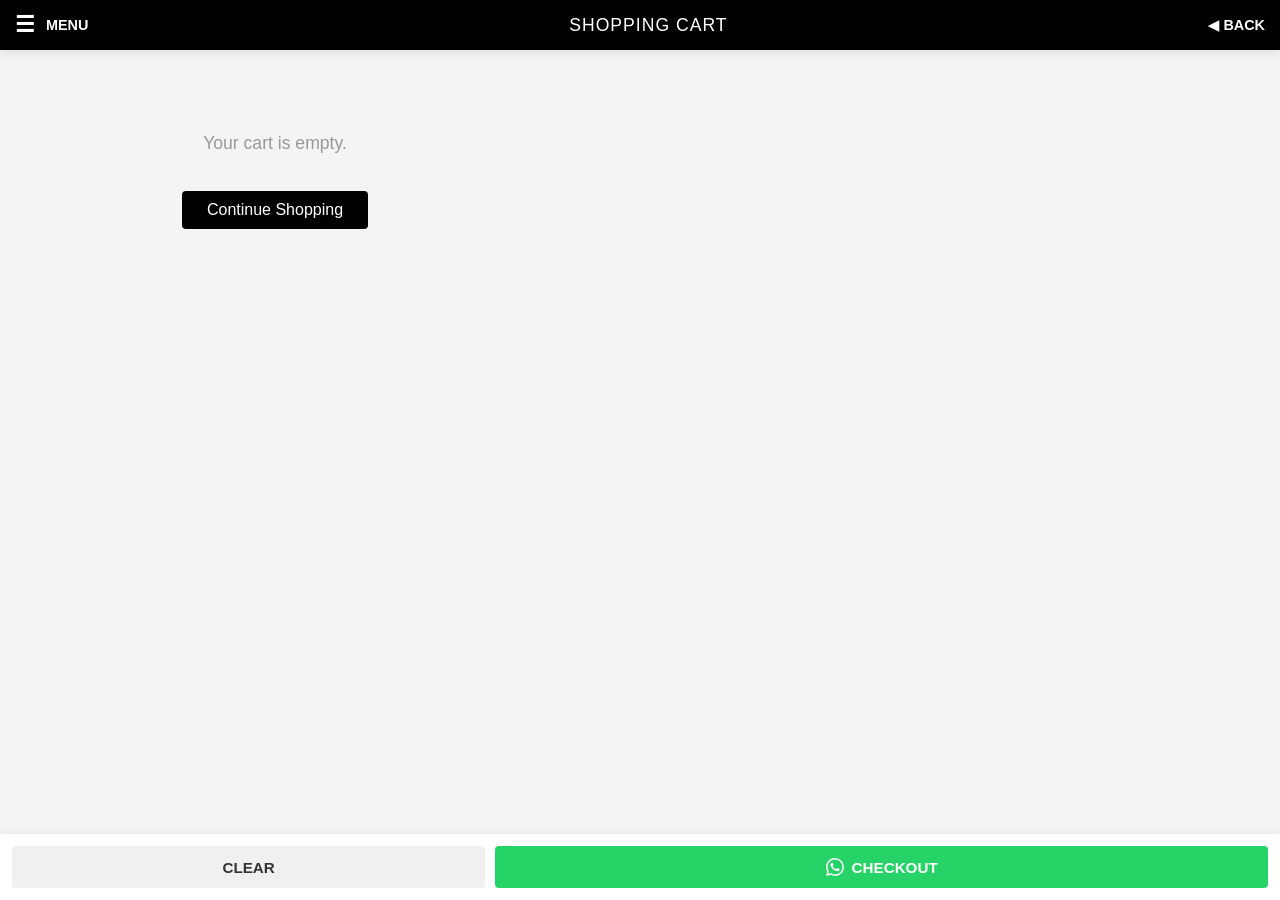
==== cart.html @ 37b48c72 "Update cart.html" ====
<!doctype html>
<html lang="en">
  <head>
    <meta charset="UTF-8" />
    <meta name="viewport" content="width=device-width, initial-scale=1" />
    <title>Your Cart</title>
    <script>
      !(function (f, b, e, v, n, t, s) {
        if (f.fbq) return;
        n = f.fbq = function () {
          n.callMethod
            ? n.callMethod.apply(n, arguments)
            : n.queue.push(arguments);
        };
        if (!f._fbq) f._fbq = n;
        n.push = n;
        n.loaded = !0;
        n.version = "2.0";
        n.queue = [];
        t = b.createElement(e);
        t.async = !0;
        t.src = v;
        s = b.getElementsByTagName(e)[0];
        s.parentNode.insertBefore(t, s);
      })(
        window,
        document,
        "script",
        "https://connect.facebook.net/en_US/fbevents.js",
      );
      fbq("init", "9083739771684521");
      fbq("track", "PageView");
    </script>
    <noscript
      ><img
        height="1"
        width="1"
        style="display: none"
        src="https://www.facebook.com/tr?id=9083739771684521&ev=PageView&noscript=1"
    /></noscript>
    <link rel="icon" type="image/png" href="icon/32.png" />
    <link rel="apple-touch-icon" href="icon/180.png" />
    <style>
      /* ================= RESET & GLOBAL ================= */
      :root {
        --header-height: 50px;
        --accent-color: #b28900;
        --sidebar-width: 280px;
      }
      * {
        box-sizing: border-box;
      }
      body {
        margin: 0;
        padding: 0;
        padding-top: var(--header-height);
        font-family: "Helvetica Neue", Helvetica, Arial, sans-serif;
        background: #f4f4f4;
        color: #333;
        -webkit-font-smoothing: antialiased;
        padding-bottom: 120px; /* Footer space */
      }

      /* ================= HEADER ================= */
      .site-header {
        position: fixed;
        top: 0;
        left: 0;
        width: 100%;
        height: var(--header-height);
        background-color: #000;
        color: #fff;
        display: flex;
        align-items: center;
        justify-content: space-between;
        padding: 0 15px;
        z-index: 1000;
        box-shadow: 0 2px 10px rgba(0, 0, 0, 0.1);
      }

      .header-left,
      .header-right {
        cursor: pointer;
        display: flex;
        align-items: center;
        gap: 6px;
        font-size: 0.9rem;
        font-weight: 700;
      }
      .hamburger-icon {
        font-size: 1.4rem;
        line-height: 1;
      }

      .header-title {
        font-size: 1.1rem;
        font-weight: 500;
        letter-spacing: 1px;
        text-transform: uppercase;
      }

      /* ================= SIDEBAR ================= */
      .sidebar-overlay {
        position: fixed;
        top: 0;
        left: 0;
        width: 100%;
        height: 100%;
        background: rgba(0, 0, 0, 0.6);
        z-index: 1001;
        opacity: 0;
        visibility: hidden;
        transition: all 0.3s;
      }
      .sidebar-overlay.active {
        opacity: 1;
        visibility: visible;
      }

      .sidebar {
        position: fixed;
        top: 0;
        left: 0;
        bottom: 0;
        width: 85%;
        max-width: var(--sidebar-width);
        background: #fff;
        z-index: 1002;
        transform: translateX(-100%);
        transition: transform 0.3s ease-in-out;
        display: flex;
        flex-direction: column;
        padding: 20px;
      }
      .sidebar.active {
        transform: translateX(0);
      }

      .menu-link {
        display: block;
        padding: 15px 0;
        font-size: 1rem;
        font-weight: 600;
        color: #333;
        border-bottom: 1px solid #eee;
        text-decoration: none;
        text-transform: uppercase;
      }

      /* ================= CART GRID LAYOUT ================= */
      #capture-area {
        max-width: 1100px;
        margin: 0 auto;
        padding: 15px 10px;
      }

      .cart-items-list {
        display: grid;
        grid-template-columns: repeat(auto-fill, minmax(320px, 1fr));
        gap: 15px;
        list-style: none;
        padding: 0;
        margin: 0;
      }

      /* Card Style */
      .cart-item {
        background: #fff;
        padding: 15px;
        display: flex;
        align-items: flex-start;
        border-radius: 6px;
        box-shadow: 0 1px 3px rgba(0, 0, 0, 0.08);
        position: relative;
        height: 100%;
      }

      .cart-item-img {
        width: 75px;
        height: 85px;
        object-fit: contain;
        flex-shrink: 0;
        margin-right: 15px;
        align-self: flex-start;
        background: #f9f9f9;
        border-radius: 4px;
        padding: 2px;
      }

      .item-content {
        flex-grow: 1;
        width: 100%;
        font-size: 0.9rem;
      }

      .item-header {
        display: flex;
        justify-content: space-between;
        align-items: flex-start;
        margin-bottom: 8px;
        height: 2.6em;
        overflow: hidden;
      }
      .item-title {
        font-family: "Times New Roman", serif;
        font-size: 1rem;
        color: #0c3e6d;
        margin: 0;
        padding-right: 5px;
        line-height: 1.3;
        font-weight: 400;
        display: -webkit-box;
        -webkit-line-clamp: 2;
        -webkit-box-orient: vertical;
        overflow: hidden;
      }
      .remove-btn-icon {
        background: none;
        border: none;
        color: #ccc;
        font-size: 1.3rem;
        cursor: pointer;
        padding: 0;
        line-height: 1;
        margin-left: 5px;
      }
      .remove-btn-icon:hover {
        color: #d9534f;
      }

      .info-row {
        display: flex;
        justify-content: space-between;
        align-items: center;
        padding: 6px 0;
        border-top: 1px dashed #eee;
        font-size: 0.9rem;
        color: #555;
      }
      .info-row:last-child {
        border-bottom: none;
        padding-bottom: 0;
      }

      .info-label {
        font-family: "Times New Roman", serif;
        font-style: italic;
        color: #888;
      }

      .qty-wrapper {
        display: flex;
        border: 1px solid #ddd;
        border-radius: 3px;
        overflow: hidden;
        height: 28px;
      }
      .qty-btn {
        background: #fdfdfd;
        border: none;
        width: 28px;
        font-size: 1rem;
        cursor: pointer;
        color: #555;
        display: flex;
        align-items: center;
        justify-content: center;
        border-right: 1px solid #ddd;
      }
      .qty-btn:last-child {
        border-right: none;
        border-left: 1px solid #ddd;
      }
      .qty-display {
        width: 32px;
        text-align: center;
        line-height: 28px;
        font-size: 0.9rem;
        background: #fff;
      }

      .subtotal-val {
        color: #b28900;
        font-weight: bold;
        font-size: 1rem;
      }

      /* ================= SUMMARY & FOOTER ================= */
      .cart-summary {
        background: #fff;
        padding: 20px;
        margin-top: 20px;
        border-top: 1px solid #eee;
        border-bottom: 1px solid #eee;
        width: 100%;
        border-radius: 6px;
        box-shadow: 0 1px 3px rgba(0, 0, 0, 0.08);
      }
      .cart-summary h2 {
        font-size: 1.2rem;
        margin-top: 0;
        margin-bottom: 15px;
        text-align: center;
        text-transform: uppercase;
        font-weight: 700;
        letter-spacing: 0.5px;
      }
      .summary-row {
        display: flex;
        justify-content: space-between;
        margin-bottom: 8px;
        font-size: 1rem;
        color: #555;
      }
      .summary-total {
        margin-top: 15px;
        padding-top: 15px;
        border-top: 2px solid #eee;
        font-weight: bold;
        font-size: 1.25rem;
        color: #000;
      }
      .discount-text {
        color: #28a745;
      }

      /* Fixed Bottom Actions */
      .cart-actions {
        position: fixed;
        bottom: 0;
        left: 0;
        width: 100%;
        background: #fff;
        padding: 12px;
        display: flex;
        gap: 10px;
        box-shadow: 0 -2px 10px rgba(0, 0, 0, 0.05);
        z-index: 100;
      }
      .action-btn {
        flex: 1;
        padding: 12px;
        border: none;
        border-radius: 4px;
        font-size: 0.95rem;
        font-weight: bold;
        cursor: pointer;
        text-transform: uppercase;
      }
      .btn-clear {
        background: #f0f0f0;
        color: #333;
        flex: 0.6; /* Clear 按钮稍小一点 */
      }
      .btn-order {
        background: #25d366; /* WhatsApp Green */
        color: #fff;
        display: flex;
        align-items: center;
        justify-content: center;
        gap: 8px; /* Added gap for icon spacing */
      }

      /* Discount Tiers */
      .tiers-container {
        margin-top: 20px;
        background: #fff;
        padding: 20px;
        text-align: center;
        width: 100%;
        border-radius: 6px;
        box-shadow: 0 1px 3px rgba(0, 0, 0, 0.08);
      }
      .tiers-grid {
        display: flex;
        flex-wrap: wrap;
        gap: 8px;
        justify-content: center;
        margin-top: 12px;
      }
      .tier-badge {
        font-size: 0.85rem;
        padding: 6px 10px;
        background: #f5f5f5;
        border-radius: 4px;
        color: #555;
        border: 1px solid #eee;
      }
      .tier-badge.active {
        background: #d4edda;
        color: #155724;
        border: 1px solid #c3e6cb;
        font-weight: bold;
      }

      /* Empty State */
      .empty-state {
        text-align: center;
        padding: 50px 20px;
      }
      .btn-continue {
        display: inline-block;
        margin-top: 20px;
        background: #000;
        color: #fff;
        padding: 10px 25px;
        text-decoration: none;
        border-radius: 4px;
      }
    </style>
  </head>
  <body>
    <header class="site-header">
      <div class="header-left" id="menu-trigger" onclick="toggleSidebar()">
        <span class="hamburger-icon">☰</span>
        <span style="margin-left: 5px">MENU</span>
      </div>

      <div class="header-title">SHOPPING CART</div>

      <div class="header-right" onclick="handleBack()">
        <span>◀ BACK</span>
      </div>
    </header>

    <div
      class="sidebar-overlay"
      id="sidebar-overlay"
      onclick="toggleSidebar()"
    ></div>
    <div class="sidebar" id="sidebar">
      <div
        style="
          font-weight: 700;
          padding-bottom: 15px;
          border-bottom: 2px solid #000;
          margin-bottom: 10px;
        "
      >
        MENU
      </div>
      <nav>
        <a class="menu-link" href="index.html">Home</a>
        <a class="menu-link" href="index.html">Shop All</a>
        <a class="menu-link" href="https://wa.me/17253041220" target="_blank"
          >Contact Us</a
        >
      </nav>
    </div>

    <div id="capture-area">
      <ul id="cart-items-list" class="cart-items-list"></ul>

      <div id="cart-summary" class="cart-summary" style="display: none">
        <h2>Order Summary</h2>
        <div class="summary-row">
          <span>LV Quantity</span>
          <span id="lv-count">0</span>
        </div>
        <div class="summary-row">
          <span>Other Quantity</span>
          <span id="other-brands-count">0</span>
        </div>
        <div
          class="summary-row"
          style="border-top: 1px solid #eee; padding-top: 8px; margin-top: 8px"
        >
          <span>Subtotal</span>
          <span id="subtotal-price">$0.00</span>
        </div>
        <div class="summary-row discount-text">
          <span>Volume Discount</span>
          <span id="discount-amount">-$0.00</span>
        </div>
        <div class="summary-row summary-total">
          <span>Total</span>
          <span id="total-price">$0.00</span>
        </div>

        <div
          id="upsell-message"
          style="
            margin-top: 15px;
            padding: 8px;
            background: #e7f3ff;
            color: #0056b3;
            font-size: 0.85rem;
            text-align: center;
            display: none;
            border-radius: 4px;
          "
        ></div>
      </div>

      <div id="discount-tiers" class="tiers-container" style="display: none">
        <h3
          style="
            margin: 0;
            font-size: 0.9rem;
            color: #777;
            text-transform: uppercase;
            letter-spacing: 1px;
          "
        >
          Volume Discounts
        </h3>
        <div id="tiers-list" class="tiers-grid"></div>
      </div>
    </div>

    <div class="cart-actions">
      <button id="clear-cart-btn" class="action-btn btn-clear">Clear</button>
      <button id="send-order-btn" class="action-btn btn-order">
        <svg
          xmlns="http://www.w3.org/2000/svg"
          width="18"
          height="18"
          fill="currentColor"
          viewBox="0 0 16 16"
        >
          <path
            d="M13.601 2.326A7.854 7.854 0 0 0 7.994 0C3.627 0 .068 3.558.064 7.926c0 1.399.366 2.76 1.06 3.973L0 16l4.204-1.102a7.933 7.933 0 0 0 3.79.965h.004c4.368 0 7.926-3.558 7.93-7.93A7.898 7.898 0 0 0 13.6 2.326zM7.994 14.521a6.573 6.573 0 0 1-3.356-.92l-.24-.144-2.494.654.666-2.433-.156-.251a6.56 6.56 0 0 1-1.007-3.505c0-3.626 2.957-6.584 6.591-6.584a6.56 6.56 0 0 1 4.66 1.931 6.557 6.557 0 0 1 1.928 4.66c-.004 3.639-2.961 6.592-6.592 6.592zm3.615-4.934c-.197-.099-1.17-.578-1.353-.646-.182-.065-.315-.099-.445.099-.133.197-.513.646-.627.775-.114.133-.232.148-.43.05-.197-.1-.836-.308-1.592-.985-.59-.525-.985-1.175-1.103-1.372-.114-.198-.011-.304.088-.403.087-.088.197-.232.296-.346.1-.114.133-.198.198-.33.065-.134.034-.248-.015-.347-.05-.099-.445-1.076-.612-1.47-.16-.389-.323-.335-.445-.34-.114-.007-.247-.007-.38-.007a.729.729 0 0 0-.529.247c-.182.198-.691.677-.691 1.654 0 .977.71 1.916.81 2.049.098.133 1.394 2.132 3.383 2.992.47.205.84.326 1.129.418.475.152.904.129 1.246.08.38-.058 1.171-.48 1.338-.943.164-.464.164-.86.114-.943-.049-.084-.182-.133-.38-.232z"
          />
        </svg>
        <span>Checkout</span>
      </button>
    </div>

    <script src="db.js"></script>
    <script>
      // ================= UI Logic =================
      function toggleSidebar() {
        document.getElementById("sidebar").classList.toggle("active");
        document.getElementById("sidebar-overlay").classList.toggle("active");
      }

      // ================= Back Button Logic =================
      function handleBack() {
        // 如果有历史记录且来自同一站点，则回退保留位置
        if (
          document.referrer &&
          document.referrer.includes(window.location.host)
        ) {
          history.back();
        } else {
          // 否则默认跳回首页
          window.location.href = "index.html";
        }
      }

      // ================= Cart Logic =================
      const cartItemsList = document.getElementById("cart-items-list");
      const clearCartBtn = document.getElementById("clear-cart-btn");
      const sendOrderBtn = document.getElementById("send-order-btn");

      const summaryEls = {
        total: document.getElementById("total-price"),
        subtotal: document.getElementById("subtotal-price"),
        discount: document.getElementById("discount-amount"),
        lv: document.getElementById("lv-count"),
        other: document.getElementById("other-brands-count"),
        upsell: document.getElementById("upsell-message"),
        tiersList: document.getElementById("tiers-list"),
        container: document.getElementById("cart-summary"),
        tiersContainer: document.getElementById("discount-tiers"),
      };

      const whatsappNumber = "16232027321";

      const tiers = [
        { min: 1, max: 1, percent: 0 },
        { min: 2, max: 2, percent: 0.03 },
        { min: 3, max: 4, percent: 0.05 },
        { min: 5, max: 9, percent: 0.08 },
        { min: 10, max: 19, percent: 0.14 },
        { min: 20, max: 29, percent: 0.24 },
        { min: 30, max: 49, percent: 0.26 },
        { min: 50, max: 79, percent: 0.29 },
        { min: 80, max: 100, percent: 0.32 },
        { min: 101, max: Infinity, percent: 0.35 },
      ];

      function loadCart() {
        return JSON.parse(localStorage.getItem("perfumeCart") || "[]");
      }
      function saveCart(cart) {
        localStorage.setItem("perfumeCart", JSON.stringify(cart));
        window.dispatchEvent(new Event("storage"));
      }

      function renderCart() {
        const cart = loadCart();
        cartItemsList.innerHTML = "";

        if (cart.length === 0) {
          cartItemsList.innerHTML = `
            <div class="empty-state">
                <p style="color:#999; font-size:1.1rem;">Your cart is empty.</p>
                <a href="index.html" class="btn-continue">Continue Shopping</a>
            </div>
          `;
          summaryEls.container.style.display = "none";
          summaryEls.tiersContainer.style.display = "none";
          return;
        }

        summaryEls.container.style.display = "block";
        summaryEls.tiersContainer.style.display = "block";

        cart.forEach((item, index) => {
          const price = Number(item.price) || 0;
          const subtotal = (price * item.quantity).toFixed(2);
          const displayTitle = item.caption;

          const li = document.createElement("li");
          li.className = "cart-item";
          li.innerHTML = `
                <img src="${item.img}" class="cart-item-img" alt="Product">
                <div class="item-content">
                    <div class="item-header">
                        <h3 class="item-title">${displayTitle}</h3>
                        <button class="remove-btn-icon" onclick="removeItem(${index})">&times;</button>
                    </div>
                    
                    <div class="info-row">
                        <span class="info-label">Price</span>
                        <span>$${price.toFixed(2)}</span>
                    </div>

                    <div class="info-row">
                        <span class="info-label">Quantity</span>
                        <div class="qty-wrapper">
                            <button class="qty-btn" onclick="updateQty(${index}, -1)">-</button>
                            <div class="qty-display">${item.quantity}</div>
                            <button class="qty-btn" onclick="updateQty(${index}, 1)">+</button>
                        </div>
                    </div>

                    <div class="info-row">
                        <span class="info-label">Subtotal</span>
                        <span class="subtotal-val">$${subtotal}</span>
                    </div>
                </div>
            `;
          cartItemsList.appendChild(li);
        });

        calculateTotals(cart);
      }

      function calculateTotals(cart) {
        let totalQty = 0;
        let subtotal = 0;
        let lv = 0;
        let other = 0;

        cart.forEach((item) => {
          const qty = item.quantity;
          totalQty += qty;
          subtotal += item.price * qty;
          if (item.caption.toLowerCase().includes("louis vuitton")) lv += qty;
          else other += qty;
        });

        // Discount Logic
        const tier = tiers.find(
          (t) => totalQty >= t.min && totalQty <= t.max,
        ) || { percent: 0 };
        const discountVal = subtotal * tier.percent;
        const finalTotal = subtotal - discountVal;

        // Render Summary
        summaryEls.lv.textContent = lv;
        summaryEls.other.textContent = other;
        summaryEls.subtotal.textContent = `$${subtotal.toFixed(2)}`;
        summaryEls.discount.textContent = `-$${discountVal.toFixed(2)} (${(
          tier.percent * 100
        ).toFixed(0)}%)`;
        summaryEls.total.textContent = `$${Math.round(finalTotal).toFixed(2)}`;

        // Upsell Logic
        const nextTier = tiers.find((t) => t.min > totalQty);
        if (nextTier && totalQty >= 5) {
          const needed = nextTier.min - totalQty;
          if (needed <= 5) {
            summaryEls.upsell.style.display = "block";
            summaryEls.upsell.textContent = `Add ${needed} more items to get ${(
              nextTier.percent * 100
            ).toFixed(0)}% Off!`;
          } else {
            summaryEls.upsell.style.display = "none";
          }
        } else {
          summaryEls.upsell.style.display = "none";
        }

        // Render Tiers Badges
        summaryEls.tiersList.innerHTML = tiers
          .map((t) => {
            const active =
              totalQty >= t.min && totalQty <= t.max ? "active" : "";
            const label =
              t.max === Infinity ? `${t.min}+` : `${t.min}-${t.max}`;
            return `<div class="tier-badge ${active}">${label}: ${(
              t.percent * 100
            ).toFixed(0)}%</div>`;
          })
          .join("");
      }

      // Actions
      window.updateQty = (index, change) => {
        const cart = loadCart();
        if (cart[index]) {
          cart[index].quantity += change;
          if (cart[index].quantity <= 0) {
            cart.splice(index, 1);
          }
          saveCart(cart);
          renderCart();
        }
      };

      window.removeItem = (index) => {
        if (confirm("Remove this item?")) {
          const cart = loadCart();
          cart.splice(index, 1);
          saveCart(cart);
          renderCart();
        }
      };

      clearCartBtn.onclick = () => {
        if (confirm("Clear entire cart?")) {
          localStorage.removeItem("perfumeCart");
          renderCart();
        }
      };

      // ================= FIXED SEND ORDER LOGIC =================
      sendOrderBtn.onclick = () => {
        const cart = loadCart();
        if (cart.length === 0) return alert("Cart is empty");

        let totalQty = 0;
        let lvCount = 0;
        let otherCount = 0;

        cart.forEach((item) => {
          const qty = item.quantity;
          totalQty += qty;
          if (item.caption.toLowerCase().includes("louis vuitton")) {
            lvCount += qty;
          } else {
            otherCount += qty;
          }
        });

        // 1. 使用 \n 来代替 %0A，让 JS 字符串自然换行
        let msg = `*New Order Request* 📦\n`;
        msg += `----------------------------\n`;

        cart.forEach((item) => {
  // 兼容历史缓存：优先取 item.id，若无则从 window.perfumeDB 匹配
  const dbProduct = (window.perfumeDB || []).find(p => p.name === item.name);
  const productId = item.id || (dbProduct ? dbProduct.id : '');
  const idStr = productId ? `[${productId}] ` : '';

  msg += `${idStr}${item.caption} x *${item.quantity}*\n\n`;
});

        msg += `----------------------------\n`;
        msg += `LV Quantity: ${lvCount}\n`;
        msg += `Other Quantity: ${otherCount}\n`;
        msg += `*Total Quantity: ${totalQty} pcs*\n`;

        msg += `----------------------------\n`;
        msg += `*Total Amount:* ${summaryEls.total.textContent}`;

        // 2. 关键步骤：使用 encodeURIComponent 对整个消息进行编码
        // 这样 & 会被转换为 %26，换行符 \n 会被转换为 %0A，避免链接截断
        const encodedMsg = encodeURIComponent(msg);

        window.open(
          `https://wa.me/${whatsappNumber}?text=${encodedMsg}`,
          "_blank",
        );
      };

      // Init
      document.addEventListener("DOMContentLoaded", renderCart);
    </script>
  </body>
</html>
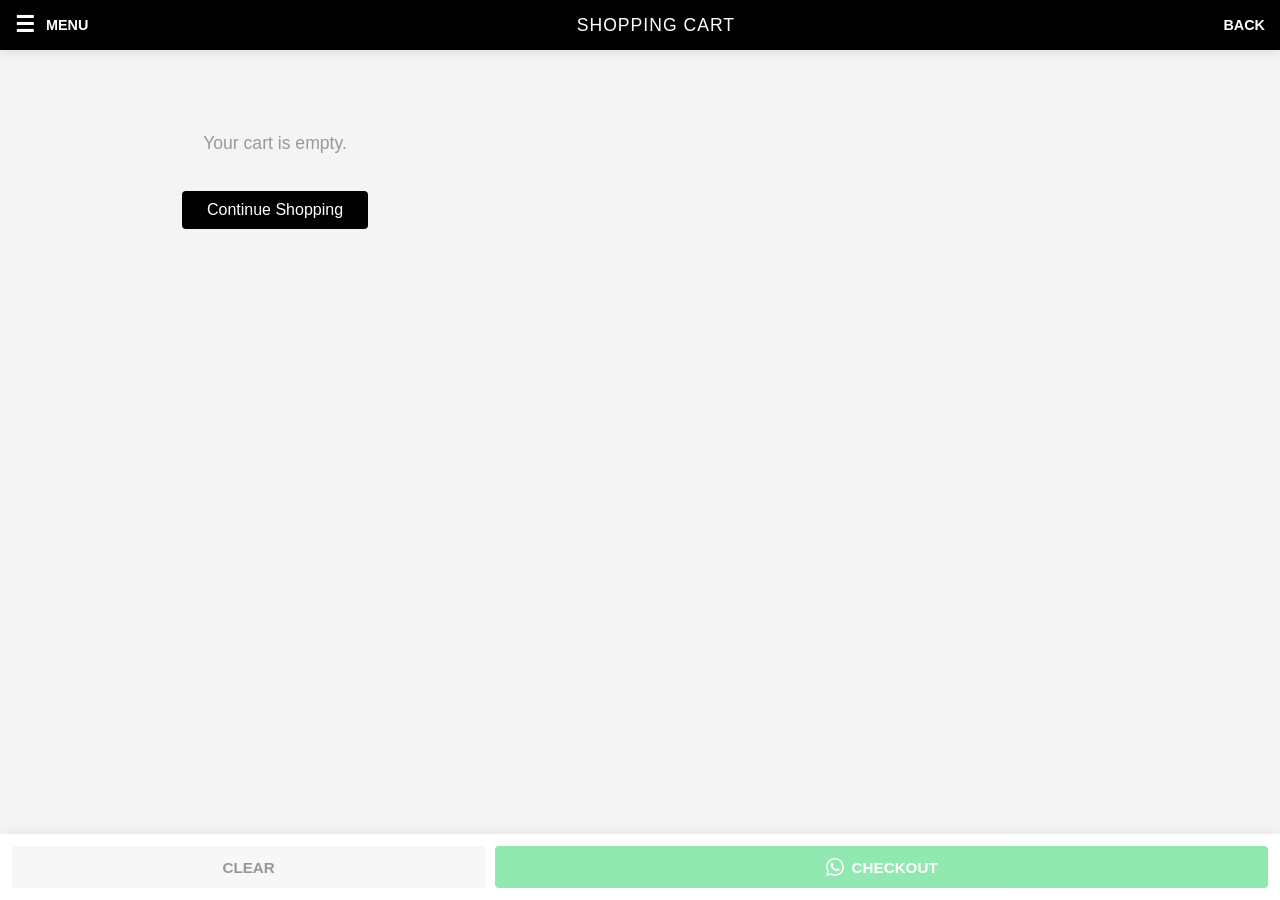
==== commit 75b77090: "Migrate multi-warehouse storefront" ====
--- a/cart.html
+++ b/cart.html
@@ -1,794 +1,1082 @@
-<!doctype html>
-<html lang="en">
-  <head>
-    <meta charset="UTF-8" />
-    <meta name="viewport" content="width=device-width, initial-scale=1" />
-    <title>Your Cart</title>
-    <script>
-      !(function (f, b, e, v, n, t, s) {
-        if (f.fbq) return;
-        n = f.fbq = function () {
-          n.callMethod
-            ? n.callMethod.apply(n, arguments)
-            : n.queue.push(arguments);
-        };
-        if (!f._fbq) f._fbq = n;
-        n.push = n;
-        n.loaded = !0;
-        n.version = "2.0";
-        n.queue = [];
-        t = b.createElement(e);
-        t.async = !0;
-        t.src = v;
-        s = b.getElementsByTagName(e)[0];
-        s.parentNode.insertBefore(t, s);
-      })(
-        window,
-        document,
-        "script",
-        "https://connect.facebook.net/en_US/fbevents.js",
-      );
-      fbq("init", "9083739771684521");
-      fbq("track", "PageView");
-    </script>
-    <noscript
-      ><img
-        height="1"
-        width="1"
-        style="display: none"
-        src="https://www.facebook.com/tr?id=9083739771684521&ev=PageView&noscript=1"
-    /></noscript>
-    <link rel="icon" type="image/png" href="icon/32.png" />
-    <link rel="apple-touch-icon" href="icon/180.png" />
-    <style>
-      /* ================= RESET & GLOBAL ================= */
-      :root {
-        --header-height: 50px;
-        --accent-color: #b28900;
-        --sidebar-width: 280px;
-      }
-      * {
-        box-sizing: border-box;
-      }
-      body {
-        margin: 0;
-        padding: 0;
-        padding-top: var(--header-height);
-        font-family: "Helvetica Neue", Helvetica, Arial, sans-serif;
-        background: #f4f4f4;
-        color: #333;
-        -webkit-font-smoothing: antialiased;
-        padding-bottom: 120px; /* Footer space */
-      }
-
-      /* ================= HEADER ================= */
-      .site-header {
-        position: fixed;
-        top: 0;
-        left: 0;
-        width: 100%;
-        height: var(--header-height);
-        background-color: #000;
-        color: #fff;
-        display: flex;
-        align-items: center;
-        justify-content: space-between;
-        padding: 0 15px;
-        z-index: 1000;
-        box-shadow: 0 2px 10px rgba(0, 0, 0, 0.1);
-      }
-
-      .header-left,
-      .header-right {
-        cursor: pointer;
-        display: flex;
-        align-items: center;
-        gap: 6px;
-        font-size: 0.9rem;
-        font-weight: 700;
-      }
-      .hamburger-icon {
-        font-size: 1.4rem;
-        line-height: 1;
-      }
-
-      .header-title {
-        font-size: 1.1rem;
-        font-weight: 500;
-        letter-spacing: 1px;
-        text-transform: uppercase;
-      }
-
-      /* ================= SIDEBAR ================= */
-      .sidebar-overlay {
-        position: fixed;
-        top: 0;
-        left: 0;
-        width: 100%;
-        height: 100%;
-        background: rgba(0, 0, 0, 0.6);
-        z-index: 1001;
-        opacity: 0;
-        visibility: hidden;
-        transition: all 0.3s;
-      }
-      .sidebar-overlay.active {
-        opacity: 1;
-        visibility: visible;
-      }
-
-      .sidebar {
-        position: fixed;
-        top: 0;
-        left: 0;
-        bottom: 0;
-        width: 85%;
-        max-width: var(--sidebar-width);
-        background: #fff;
-        z-index: 1002;
-        transform: translateX(-100%);
-        transition: transform 0.3s ease-in-out;
-        display: flex;
-        flex-direction: column;
-        padding: 20px;
-      }
-      .sidebar.active {
-        transform: translateX(0);
-      }
-
-      .menu-link {
-        display: block;
-        padding: 15px 0;
-        font-size: 1rem;
-        font-weight: 600;
-        color: #333;
-        border-bottom: 1px solid #eee;
-        text-decoration: none;
-        text-transform: uppercase;
-      }
-
-      /* ================= CART GRID LAYOUT ================= */
-      #capture-area {
-        max-width: 1100px;
-        margin: 0 auto;
-        padding: 15px 10px;
-      }
-
-      .cart-items-list {
-        display: grid;
-        grid-template-columns: repeat(auto-fill, minmax(320px, 1fr));
-        gap: 15px;
-        list-style: none;
-        padding: 0;
-        margin: 0;
-      }
-
-      /* Card Style */
-      .cart-item {
-        background: #fff;
-        padding: 15px;
-        display: flex;
-        align-items: flex-start;
-        border-radius: 6px;
-        box-shadow: 0 1px 3px rgba(0, 0, 0, 0.08);
-        position: relative;
-        height: 100%;
-      }
-
-      .cart-item-img {
-        width: 75px;
-        height: 85px;
-        object-fit: contain;
-        flex-shrink: 0;
-        margin-right: 15px;
-        align-self: flex-start;
-        background: #f9f9f9;
-        border-radius: 4px;
-        padding: 2px;
-      }
-
-      .item-content {
-        flex-grow: 1;
-        width: 100%;
-        font-size: 0.9rem;
-      }
-
-      .item-header {
-        display: flex;
-        justify-content: space-between;
-        align-items: flex-start;
-        margin-bottom: 8px;
-        height: 2.6em;
-        overflow: hidden;
-      }
-      .item-title {
-        font-family: "Times New Roman", serif;
-        font-size: 1rem;
-        color: #0c3e6d;
-        margin: 0;
-        padding-right: 5px;
-        line-height: 1.3;
-        font-weight: 400;
-        display: -webkit-box;
-        -webkit-line-clamp: 2;
-        -webkit-box-orient: vertical;
-        overflow: hidden;
-      }
-      .remove-btn-icon {
-        background: none;
-        border: none;
-        color: #ccc;
-        font-size: 1.3rem;
-        cursor: pointer;
-        padding: 0;
-        line-height: 1;
-        margin-left: 5px;
-      }
-      .remove-btn-icon:hover {
-        color: #d9534f;
-      }
-
-      .info-row {
-        display: flex;
-        justify-content: space-between;
-        align-items: center;
-        padding: 6px 0;
-        border-top: 1px dashed #eee;
-        font-size: 0.9rem;
-        color: #555;
-      }
-      .info-row:last-child {
-        border-bottom: none;
-        padding-bottom: 0;
-      }
-
-      .info-label {
-        font-family: "Times New Roman", serif;
-        font-style: italic;
-        color: #888;
-      }
-
-      .qty-wrapper {
-        display: flex;
-        border: 1px solid #ddd;
-        border-radius: 3px;
-        overflow: hidden;
-        height: 28px;
-      }
-      .qty-btn {
-        background: #fdfdfd;
-        border: none;
-        width: 28px;
-        font-size: 1rem;
-        cursor: pointer;
-        color: #555;
-        display: flex;
-        align-items: center;
-        justify-content: center;
-        border-right: 1px solid #ddd;
-      }
-      .qty-btn:last-child {
-        border-right: none;
-        border-left: 1px solid #ddd;
-      }
-      .qty-display {
-        width: 32px;
-        text-align: center;
-        line-height: 28px;
-        font-size: 0.9rem;
-        background: #fff;
-      }
-
-      .subtotal-val {
-        color: #b28900;
-        font-weight: bold;
-        font-size: 1rem;
-      }
-
-      /* ================= SUMMARY & FOOTER ================= */
-      .cart-summary {
-        background: #fff;
-        padding: 20px;
-        margin-top: 20px;
-        border-top: 1px solid #eee;
-        border-bottom: 1px solid #eee;
-        width: 100%;
-        border-radius: 6px;
-        box-shadow: 0 1px 3px rgba(0, 0, 0, 0.08);
-      }
-      .cart-summary h2 {
-        font-size: 1.2rem;
-        margin-top: 0;
-        margin-bottom: 15px;
-        text-align: center;
-        text-transform: uppercase;
-        font-weight: 700;
-        letter-spacing: 0.5px;
-      }
-      .summary-row {
-        display: flex;
-        justify-content: space-between;
-        margin-bottom: 8px;
-        font-size: 1rem;
-        color: #555;
-      }
-      .summary-total {
-        margin-top: 15px;
-        padding-top: 15px;
-        border-top: 2px solid #eee;
-        font-weight: bold;
-        font-size: 1.25rem;
-        color: #000;
-      }
-      .discount-text {
-        color: #28a745;
-      }
-
-      /* Fixed Bottom Actions */
-      .cart-actions {
-        position: fixed;
-        bottom: 0;
-        left: 0;
-        width: 100%;
-        background: #fff;
-        padding: 12px;
-        display: flex;
-        gap: 10px;
-        box-shadow: 0 -2px 10px rgba(0, 0, 0, 0.05);
-        z-index: 100;
-      }
-      .action-btn {
-        flex: 1;
-        padding: 12px;
-        border: none;
-        border-radius: 4px;
-        font-size: 0.95rem;
-        font-weight: bold;
-        cursor: pointer;
-        text-transform: uppercase;
-      }
-      .btn-clear {
-        background: #f0f0f0;
-        color: #333;
-        flex: 0.6; /* Clear 按钮稍小一点 */
-      }
-      .btn-order {
-        background: #25d366; /* WhatsApp Green */
-        color: #fff;
-        display: flex;
-        align-items: center;
-        justify-content: center;
-        gap: 8px; /* Added gap for icon spacing */
-      }
-
-      /* Discount Tiers */
-      .tiers-container {
-        margin-top: 20px;
-        background: #fff;
-        padding: 20px;
-        text-align: center;
-        width: 100%;
-        border-radius: 6px;
-        box-shadow: 0 1px 3px rgba(0, 0, 0, 0.08);
-      }
-      .tiers-grid {
-        display: flex;
-        flex-wrap: wrap;
-        gap: 8px;
-        justify-content: center;
-        margin-top: 12px;
-      }
-      .tier-badge {
-        font-size: 0.85rem;
-        padding: 6px 10px;
-        background: #f5f5f5;
-        border-radius: 4px;
-        color: #555;
-        border: 1px solid #eee;
-      }
-      .tier-badge.active {
-        background: #d4edda;
-        color: #155724;
-        border: 1px solid #c3e6cb;
-        font-weight: bold;
-      }
-
-      /* Empty State */
-      .empty-state {
-        text-align: center;
-        padding: 50px 20px;
-      }
-      .btn-continue {
-        display: inline-block;
-        margin-top: 20px;
-        background: #000;
-        color: #fff;
-        padding: 10px 25px;
-        text-decoration: none;
-        border-radius: 4px;
-      }
-    </style>
-  </head>
-  <body>
-    <header class="site-header">
-      <div class="header-left" id="menu-trigger" onclick="toggleSidebar()">
-        <span class="hamburger-icon">☰</span>
-        <span style="margin-left: 5px">MENU</span>
-      </div>
-
-      <div class="header-title">SHOPPING CART</div>
-
-      <div class="header-right" onclick="handleBack()">
-        <span>◀ BACK</span>
-      </div>
-    </header>
-
-    <div
-      class="sidebar-overlay"
-      id="sidebar-overlay"
-      onclick="toggleSidebar()"
-    ></div>
-    <div class="sidebar" id="sidebar">
-      <div
-        style="
-          font-weight: 700;
-          padding-bottom: 15px;
-          border-bottom: 2px solid #000;
-          margin-bottom: 10px;
-        "
-      >
-        MENU
-      </div>
-      <nav>
-        <a class="menu-link" href="index.html">Home</a>
-        <a class="menu-link" href="index.html">Shop All</a>
-        <a class="menu-link" href="https://wa.me/17253041220" target="_blank"
-          >Contact Us</a
-        >
-      </nav>
-    </div>
-
-    <div id="capture-area">
-      <ul id="cart-items-list" class="cart-items-list"></ul>
-
-      <div id="cart-summary" class="cart-summary" style="display: none">
-        <h2>Order Summary</h2>
-        <div class="summary-row">
-          <span>LV Quantity</span>
-          <span id="lv-count">0</span>
-        </div>
-        <div class="summary-row">
-          <span>Other Quantity</span>
-          <span id="other-brands-count">0</span>
-        </div>
-        <div
-          class="summary-row"
-          style="border-top: 1px solid #eee; padding-top: 8px; margin-top: 8px"
-        >
-          <span>Subtotal</span>
-          <span id="subtotal-price">$0.00</span>
-        </div>
-        <div class="summary-row discount-text">
-          <span>Volume Discount</span>
-          <span id="discount-amount">-$0.00</span>
-        </div>
-        <div class="summary-row summary-total">
-          <span>Total</span>
-          <span id="total-price">$0.00</span>
-        </div>
-
-        <div
-          id="upsell-message"
-          style="
-            margin-top: 15px;
-            padding: 8px;
-            background: #e7f3ff;
-            color: #0056b3;
-            font-size: 0.85rem;
-            text-align: center;
-            display: none;
-            border-radius: 4px;
-          "
-        ></div>
-      </div>
-
-      <div id="discount-tiers" class="tiers-container" style="display: none">
-        <h3
-          style="
-            margin: 0;
-            font-size: 0.9rem;
-            color: #777;
-            text-transform: uppercase;
-            letter-spacing: 1px;
-          "
-        >
-          Volume Discounts
-        </h3>
-        <div id="tiers-list" class="tiers-grid"></div>
-      </div>
-    </div>
-
-    <div class="cart-actions">
-      <button id="clear-cart-btn" class="action-btn btn-clear">Clear</button>
-      <button id="send-order-btn" class="action-btn btn-order">
-        <svg
-          xmlns="http://www.w3.org/2000/svg"
-          width="18"
-          height="18"
-          fill="currentColor"
-          viewBox="0 0 16 16"
-        >
-          <path
-            d="M13.601 2.326A7.854 7.854 0 0 0 7.994 0C3.627 0 .068 3.558.064 7.926c0 1.399.366 2.76 1.06 3.973L0 16l4.204-1.102a7.933 7.933 0 0 0 3.79.965h.004c4.368 0 7.926-3.558 7.93-7.93A7.898 7.898 0 0 0 13.6 2.326zM7.994 14.521a6.573 6.573 0 0 1-3.356-.92l-.24-.144-2.494.654.666-2.433-.156-.251a6.56 6.56 0 0 1-1.007-3.505c0-3.626 2.957-6.584 6.591-6.584a6.56 6.56 0 0 1 4.66 1.931 6.557 6.557 0 0 1 1.928 4.66c-.004 3.639-2.961 6.592-6.592 6.592zm3.615-4.934c-.197-.099-1.17-.578-1.353-.646-.182-.065-.315-.099-.445.099-.133.197-.513.646-.627.775-.114.133-.232.148-.43.05-.197-.1-.836-.308-1.592-.985-.59-.525-.985-1.175-1.103-1.372-.114-.198-.011-.304.088-.403.087-.088.197-.232.296-.346.1-.114.133-.198.198-.33.065-.134.034-.248-.015-.347-.05-.099-.445-1.076-.612-1.47-.16-.389-.323-.335-.445-.34-.114-.007-.247-.007-.38-.007a.729.729 0 0 0-.529.247c-.182.198-.691.677-.691 1.654 0 .977.71 1.916.81 2.049.098.133 1.394 2.132 3.383 2.992.47.205.84.326 1.129.418.475.152.904.129 1.246.08.38-.058 1.171-.48 1.338-.943.164-.464.164-.86.114-.943-.049-.084-.182-.133-.38-.232z"
-          />
-        </svg>
-        <span>Checkout</span>
-      </button>
-    </div>
-
-    <script src="db.js"></script>
-    <script>
-      // ================= UI Logic =================
-      function toggleSidebar() {
-        document.getElementById("sidebar").classList.toggle("active");
-        document.getElementById("sidebar-overlay").classList.toggle("active");
-      }
-
-      // ================= Back Button Logic =================
-      function handleBack() {
-        // 如果有历史记录且来自同一站点，则回退保留位置
-        if (
-          document.referrer &&
-          document.referrer.includes(window.location.host)
-        ) {
-          history.back();
-        } else {
-          // 否则默认跳回首页
-          window.location.href = "index.html";
-        }
-      }
-
-      // ================= Cart Logic =================
-      const cartItemsList = document.getElementById("cart-items-list");
-      const clearCartBtn = document.getElementById("clear-cart-btn");
-      const sendOrderBtn = document.getElementById("send-order-btn");
-
-      const summaryEls = {
-        total: document.getElementById("total-price"),
-        subtotal: document.getElementById("subtotal-price"),
-        discount: document.getElementById("discount-amount"),
-        lv: document.getElementById("lv-count"),
-        other: document.getElementById("other-brands-count"),
-        upsell: document.getElementById("upsell-message"),
-        tiersList: document.getElementById("tiers-list"),
-        container: document.getElementById("cart-summary"),
-        tiersContainer: document.getElementById("discount-tiers"),
-      };
-
-      const whatsappNumber = "16232027321";
-
-      const tiers = [
-        { min: 1, max: 1, percent: 0 },
-        { min: 2, max: 2, percent: 0.03 },
-        { min: 3, max: 4, percent: 0.05 },
-        { min: 5, max: 9, percent: 0.08 },
-        { min: 10, max: 19, percent: 0.14 },
-        { min: 20, max: 29, percent: 0.24 },
-        { min: 30, max: 49, percent: 0.26 },
-        { min: 50, max: 79, percent: 0.29 },
-        { min: 80, max: 100, percent: 0.32 },
-        { min: 101, max: Infinity, percent: 0.35 },
-      ];
-
-      function loadCart() {
-        return JSON.parse(localStorage.getItem("perfumeCart") || "[]");
-      }
-      function saveCart(cart) {
-        localStorage.setItem("perfumeCart", JSON.stringify(cart));
-        window.dispatchEvent(new Event("storage"));
-      }
-
-      function renderCart() {
-        const cart = loadCart();
-        cartItemsList.innerHTML = "";
-
-        if (cart.length === 0) {
-          cartItemsList.innerHTML = `
-            <div class="empty-state">
-                <p style="color:#999; font-size:1.1rem;">Your cart is empty.</p>
-                <a href="index.html" class="btn-continue">Continue Shopping</a>
-            </div>
-          `;
-          summaryEls.container.style.display = "none";
-          summaryEls.tiersContainer.style.display = "none";
-          return;
-        }
-
-        summaryEls.container.style.display = "block";
-        summaryEls.tiersContainer.style.display = "block";
-
-        cart.forEach((item, index) => {
-          const price = Number(item.price) || 0;
-          const subtotal = (price * item.quantity).toFixed(2);
-          const displayTitle = item.caption;
-
-          const li = document.createElement("li");
-          li.className = "cart-item";
-          li.innerHTML = `
-                <img src="${item.img}" class="cart-item-img" alt="Product">
-                <div class="item-content">
-                    <div class="item-header">
-                        <h3 class="item-title">${displayTitle}</h3>
-                        <button class="remove-btn-icon" onclick="removeItem(${index})">&times;</button>
-                    </div>
-                    
-                    <div class="info-row">
-                        <span class="info-label">Price</span>
-                        <span>$${price.toFixed(2)}</span>
-                    </div>
-
-                    <div class="info-row">
-                        <span class="info-label">Quantity</span>
-                        <div class="qty-wrapper">
-                            <button class="qty-btn" onclick="updateQty(${index}, -1)">-</button>
-                            <div class="qty-display">${item.quantity}</div>
-                            <button class="qty-btn" onclick="updateQty(${index}, 1)">+</button>
-                        </div>
-                    </div>
-
-                    <div class="info-row">
-                        <span class="info-label">Subtotal</span>
-                        <span class="subtotal-val">$${subtotal}</span>
-                    </div>
-                </div>
-            `;
-          cartItemsList.appendChild(li);
-        });
-
-        calculateTotals(cart);
-      }
-
-      function calculateTotals(cart) {
-        let totalQty = 0;
-        let subtotal = 0;
-        let lv = 0;
-        let other = 0;
-
-        cart.forEach((item) => {
-          const qty = item.quantity;
-          totalQty += qty;
-          subtotal += item.price * qty;
-          if (item.caption.toLowerCase().includes("louis vuitton")) lv += qty;
-          else other += qty;
-        });
-
-        // Discount Logic
-        const tier = tiers.find(
-          (t) => totalQty >= t.min && totalQty <= t.max,
-        ) || { percent: 0 };
-        const discountVal = subtotal * tier.percent;
-        const finalTotal = subtotal - discountVal;
-
-        // Render Summary
-        summaryEls.lv.textContent = lv;
-        summaryEls.other.textContent = other;
-        summaryEls.subtotal.textContent = `$${subtotal.toFixed(2)}`;
-        summaryEls.discount.textContent = `-$${discountVal.toFixed(2)} (${(
-          tier.percent * 100
-        ).toFixed(0)}%)`;
-        summaryEls.total.textContent = `$${Math.round(finalTotal).toFixed(2)}`;
-
-        // Upsell Logic
-        const nextTier = tiers.find((t) => t.min > totalQty);
-        if (nextTier && totalQty >= 5) {
-          const needed = nextTier.min - totalQty;
-          if (needed <= 5) {
-            summaryEls.upsell.style.display = "block";
-            summaryEls.upsell.textContent = `Add ${needed} more items to get ${(
-              nextTier.percent * 100
-            ).toFixed(0)}% Off!`;
-          } else {
-            summaryEls.upsell.style.display = "none";
-          }
-        } else {
-          summaryEls.upsell.style.display = "none";
-        }
-
-        // Render Tiers Badges
-        summaryEls.tiersList.innerHTML = tiers
-          .map((t) => {
-            const active =
-              totalQty >= t.min && totalQty <= t.max ? "active" : "";
-            const label =
-              t.max === Infinity ? `${t.min}+` : `${t.min}-${t.max}`;
-            return `<div class="tier-badge ${active}">${label}: ${(
-              t.percent * 100
-            ).toFixed(0)}%</div>`;
-          })
-          .join("");
-      }
-
-      // Actions
-      window.updateQty = (index, change) => {
-        const cart = loadCart();
-        if (cart[index]) {
-          cart[index].quantity += change;
-          if (cart[index].quantity <= 0) {
-            cart.splice(index, 1);
-          }
-          saveCart(cart);
-          renderCart();
-        }
-      };
-
-      window.removeItem = (index) => {
-        if (confirm("Remove this item?")) {
-          const cart = loadCart();
-          cart.splice(index, 1);
-          saveCart(cart);
-          renderCart();
-        }
-      };
-
-      clearCartBtn.onclick = () => {
-        if (confirm("Clear entire cart?")) {
-          localStorage.removeItem("perfumeCart");
-          renderCart();
-        }
-      };
-
-      // ================= FIXED SEND ORDER LOGIC =================
-      sendOrderBtn.onclick = () => {
-        const cart = loadCart();
-        if (cart.length === 0) return alert("Cart is empty");
-
-        let totalQty = 0;
-        let lvCount = 0;
-        let otherCount = 0;
-
-        cart.forEach((item) => {
-          const qty = item.quantity;
-          totalQty += qty;
-          if (item.caption.toLowerCase().includes("louis vuitton")) {
-            lvCount += qty;
-          } else {
-            otherCount += qty;
-          }
-        });
-
-        // 1. 使用 \n 来代替 %0A，让 JS 字符串自然换行
-        let msg = `*New Order Request* 📦\n`;
-        msg += `----------------------------\n`;
-
-        cart.forEach((item) => {
-  // 兼容历史缓存：优先取 item.id，若无则从 window.perfumeDB 匹配
-  const dbProduct = (window.perfumeDB || []).find(p => p.name === item.name);
-  const productId = item.id || (dbProduct ? dbProduct.id : '');
-  const idStr = productId ? `[${productId}] ` : '';
-
-  msg += `${idStr}${item.caption} x *${item.quantity}*\n\n`;
-});
-
-        msg += `----------------------------\n`;
-        msg += `LV Quantity: ${lvCount}\n`;
-        msg += `Other Quantity: ${otherCount}\n`;
-        msg += `*Total Quantity: ${totalQty} pcs*\n`;
-
-        msg += `----------------------------\n`;
-        msg += `*Total Amount:* ${summaryEls.total.textContent}`;
-
-        // 2. 关键步骤：使用 encodeURIComponent 对整个消息进行编码
-        // 这样 & 会被转换为 %26，换行符 \n 会被转换为 %0A，避免链接截断
-        const encodedMsg = encodeURIComponent(msg);
-
-        window.open(
-          `https://wa.me/${whatsappNumber}?text=${encodedMsg}`,
-          "_blank",
-        );
-      };
-
-      // Init
-      document.addEventListener("DOMContentLoaded", renderCart);
-    </script>
-  </body>
-</html>
+<!doctype html>
+<html lang="en">
+  <head>
+    <meta charset="UTF-8" />
+    <meta name="viewport" content="width=device-width, initial-scale=1" />
+    <title>Your Cart</title>
+    <link rel="icon" type="image/png" href="icon/32.png" />
+    <link rel="apple-touch-icon" href="icon/180.png" />
+    <style>
+      /* ================= RESET & GLOBAL ================= */
+      :root {
+        --header-height: 50px;
+        --accent-color: #b28900;
+        --sidebar-width: 280px;
+      }
+      * {
+        box-sizing: border-box;
+      }
+      body {
+        margin: 0;
+        padding: 0;
+        padding-top: var(--header-height);
+        font-family: "Helvetica Neue", Helvetica, Arial, sans-serif;
+        background: #f4f4f4;
+        color: #333;
+        -webkit-font-smoothing: antialiased;
+        padding-bottom: 120px; /* Footer space */
+      }
+
+      /* ================= HEADER ================= */
+      .site-header {
+        position: fixed;
+        top: 0;
+        left: 0;
+        width: 100%;
+        height: var(--header-height);
+        background-color: #000;
+        color: #fff;
+        display: flex;
+        align-items: center;
+        justify-content: space-between;
+        padding: 0 15px;
+        z-index: 1000;
+        box-shadow: 0 2px 10px rgba(0, 0, 0, 0.1);
+      }
+
+      .header-left,
+      .header-right {
+        cursor: pointer;
+        display: flex;
+        align-items: center;
+        gap: 6px;
+        font-size: 0.9rem;
+        font-weight: 700;
+      }
+      .hamburger-icon {
+        font-size: 1.4rem;
+        line-height: 1;
+      }
+
+      .header-title {
+        font-size: 1.1rem;
+        font-weight: 500;
+        letter-spacing: 1px;
+        text-transform: uppercase;
+      }
+
+      /* ================= SIDEBAR ================= */
+      .sidebar-overlay {
+        position: fixed;
+        top: 0;
+        left: 0;
+        width: 100%;
+        height: 100%;
+        background: rgba(0, 0, 0, 0.6);
+        z-index: 1001;
+        opacity: 0;
+        visibility: hidden;
+        transition: all 0.3s;
+      }
+      .sidebar-overlay.active {
+        opacity: 1;
+        visibility: visible;
+      }
+
+      .sidebar {
+        position: fixed;
+        top: 0;
+        left: 0;
+        bottom: 0;
+        width: 85%;
+        max-width: var(--sidebar-width);
+        background: #fff;
+        z-index: 1002;
+        transform: translateX(-100%);
+        transition: transform 0.3s ease-in-out;
+        display: flex;
+        flex-direction: column;
+        padding: 20px;
+      }
+      .sidebar.active {
+        transform: translateX(0);
+      }
+
+      .menu-link {
+        display: block;
+        padding: 15px 0;
+        font-size: 1rem;
+        font-weight: 600;
+        color: #333;
+        border-bottom: 1px solid #eee;
+        text-decoration: none;
+        text-transform: uppercase;
+      }
+
+      /* ================= CART GRID LAYOUT ================= */
+      #capture-area {
+        max-width: 1100px;
+        margin: 0 auto;
+        padding: 15px 10px;
+      }
+
+      .cart-items-list {
+        display: grid;
+        grid-template-columns: repeat(auto-fill, minmax(320px, 1fr));
+        gap: 15px;
+        list-style: none;
+        padding: 0;
+        margin: 0;
+      }
+
+      /* Card Style */
+      .cart-item {
+        background: #fff;
+        padding: 15px;
+        display: flex;
+        align-items: flex-start;
+        border-radius: 6px;
+        box-shadow: 0 1px 3px rgba(0, 0, 0, 0.08);
+        position: relative;
+        height: 100%;
+      }
+
+      .cart-item-img {
+        width: 75px;
+        height: 85px;
+        object-fit: contain;
+        flex-shrink: 0;
+        margin-right: 15px;
+        align-self: flex-start;
+        background: #f9f9f9;
+        border-radius: 4px;
+        padding: 2px;
+      }
+
+      .item-content {
+        flex-grow: 1;
+        width: 100%;
+        font-size: 0.9rem;
+      }
+
+      .item-header {
+        display: flex;
+        justify-content: space-between;
+        align-items: flex-start;
+        margin-bottom: 8px;
+        min-height: 2.6em;
+        height: auto;
+        overflow: visible;
+      }
+      .item-header > div:first-child {
+        flex: 1;
+        min-width: 0;
+      }
+      .item-title {
+        font-family: "Times New Roman", serif;
+        font-size: 1rem;
+        color: #0c3e6d;
+        margin: 0;
+        padding-right: 5px;
+        line-height: 1.3;
+        font-weight: 400;
+        display: -webkit-box;
+        -webkit-line-clamp: 2;
+        -webkit-box-orient: vertical;
+        overflow: hidden;
+      }
+      .remove-btn-icon {
+        background: none;
+        border: none;
+        color: #ccc;
+        font-size: 1.3rem;
+        cursor: pointer;
+        padding: 0;
+        line-height: 1;
+        margin-left: 5px;
+      }
+      .remove-btn-icon:hover {
+        color: #d9534f;
+      }
+
+      .info-row {
+        display: flex;
+        justify-content: space-between;
+        align-items: center;
+        padding: 6px 0;
+        border-top: 1px dashed #eee;
+        font-size: 0.9rem;
+        color: #555;
+      }
+      .info-row:last-child {
+        border-bottom: none;
+        padding-bottom: 0;
+      }
+
+      .info-label {
+        font-family: "Times New Roman", serif;
+        font-style: italic;
+        color: #888;
+      }
+
+      .qty-wrapper {
+        display: flex;
+        border: 1px solid #ddd;
+        border-radius: 3px;
+        overflow: hidden;
+        height: 28px;
+      }
+      .qty-btn {
+        background: #fdfdfd;
+        border: none;
+        width: 28px;
+        font-size: 1rem;
+        cursor: pointer;
+        color: #555;
+        display: flex;
+        align-items: center;
+        justify-content: center;
+        border-right: 1px solid #ddd;
+      }
+      .qty-btn:last-child {
+        border-right: none;
+        border-left: 1px solid #ddd;
+      }
+      .qty-display {
+        width: 32px;
+        text-align: center;
+        line-height: 28px;
+        font-size: 0.9rem;
+        background: #fff;
+      }
+
+      .subtotal-val {
+        color: #b28900;
+        font-weight: bold;
+        font-size: 1rem;
+      }
+
+      /* ================= SUMMARY & FOOTER ================= */
+      .cart-summary {
+        background: #fff;
+        padding: 20px;
+        margin-top: 20px;
+        border-top: 1px solid #eee;
+        border-bottom: 1px solid #eee;
+        width: 100%;
+        border-radius: 6px;
+        box-shadow: 0 1px 3px rgba(0, 0, 0, 0.08);
+      }
+      .cart-summary h2 {
+        font-size: 1.2rem;
+        margin-top: 0;
+        margin-bottom: 15px;
+        text-align: center;
+        text-transform: uppercase;
+        font-weight: 700;
+        letter-spacing: 0.5px;
+      }
+      .summary-row {
+        display: flex;
+        justify-content: space-between;
+        margin-bottom: 8px;
+        font-size: 1rem;
+        color: #555;
+      }
+      .summary-quantity-total {
+        align-items: center;
+        margin: 10px 0 12px;
+        padding: 10px 12px;
+        border-radius: 4px;
+        background: #fff8df;
+        color: #8a6a00;
+        font-size: 1.1rem;
+        font-weight: 700;
+      }
+      .summary-quantity-total span:last-child {
+        font-size: 1.25rem;
+      }
+      .summary-total {
+        margin-top: 15px;
+        padding-top: 15px;
+        border-top: 2px solid #eee;
+        font-weight: bold;
+        font-size: 1.25rem;
+        color: #000;
+      }
+      .discount-text {
+        color: #28a745;
+      }
+      .shipping-text {
+        color: #7b6020;
+      }
+      .warehouse-pill {
+        display: inline-flex;
+        margin-top: 5px;
+        padding: 3px 7px;
+        border: 1px solid #dfd4b9;
+        border-radius: 999px;
+        background: #fbf7ec;
+        color: #7b6020;
+        font-size: 0.7rem;
+        font-weight: 800;
+      }
+
+      /* Fixed Bottom Actions */
+      .cart-actions {
+        position: fixed;
+        bottom: 0;
+        left: 0;
+        width: 100%;
+        background: #fff;
+        padding: 12px;
+        display: flex;
+        gap: 10px;
+        box-shadow: 0 -2px 10px rgba(0, 0, 0, 0.05);
+        z-index: 100;
+      }
+      .action-btn {
+        flex: 1;
+        padding: 12px;
+        border: none;
+        border-radius: 4px;
+        font-size: 0.95rem;
+        font-weight: bold;
+        cursor: pointer;
+        text-transform: uppercase;
+      }
+      .btn-clear {
+        background: #f0f0f0;
+        color: #333;
+        flex: 0.6; /* Clear 按钮稍小一点 */
+      }
+      .btn-order {
+        background: #25d366; /* WhatsApp Green */
+        color: #fff;
+        display: flex;
+        align-items: center;
+        justify-content: center;
+        gap: 8px; /* Added gap for icon spacing */
+      }
+
+      /* Discount Tiers */
+      .tiers-container {
+        margin-top: 20px;
+        background: #fff;
+        padding: 20px;
+        text-align: center;
+        width: 100%;
+        border-radius: 6px;
+        box-shadow: 0 1px 3px rgba(0, 0, 0, 0.08);
+      }
+      .tiers-grid {
+        display: flex;
+        flex-wrap: wrap;
+        gap: 8px;
+        justify-content: center;
+        margin-top: 12px;
+      }
+      .tier-badge {
+        font-size: 0.85rem;
+        padding: 6px 10px;
+        background: #f5f5f5;
+        border-radius: 4px;
+        color: #555;
+        border: 1px solid #eee;
+      }
+      .tier-badge.active {
+        background: #d4edda;
+        color: #155724;
+        border: 1px solid #c3e6cb;
+        font-weight: bold;
+      }
+
+      /* Empty State */
+      .empty-state {
+        text-align: center;
+        padding: 50px 20px;
+      }
+      .btn-continue {
+        display: inline-block;
+        margin-top: 20px;
+        background: #000;
+        color: #fff;
+        padding: 10px 25px;
+        text-decoration: none;
+        border-radius: 4px;
+      }
+
+      /* Website-owned confirmation dialog */
+      .cart-confirm-overlay {
+        position: fixed;
+        inset: 0;
+        z-index: 3000;
+        display: flex;
+        align-items: center;
+        justify-content: center;
+        padding: 20px;
+        background: rgba(0, 0, 0, 0.62);
+        opacity: 0;
+        visibility: hidden;
+        transition:
+          opacity 0.2s ease,
+          visibility 0.2s ease;
+      }
+      .cart-confirm-overlay.open {
+        opacity: 1;
+        visibility: visible;
+      }
+      .cart-confirm-dialog {
+        width: min(360px, 100%);
+        max-height: calc(100dvh - 40px);
+        overflow-y: auto;
+        padding: 24px;
+        border-top: 4px solid var(--accent-color);
+        border-radius: 10px;
+        background: #fff;
+        box-shadow: 0 22px 60px rgba(0, 0, 0, 0.28);
+        transform: translateY(12px) scale(0.98);
+        transition: transform 0.2s ease;
+      }
+      .cart-confirm-overlay.open .cart-confirm-dialog {
+        transform: translateY(0) scale(1);
+      }
+      .cart-confirm-kicker {
+        margin-bottom: 8px;
+        color: #8a6a00;
+        font-size: 0.72rem;
+        font-weight: 800;
+        letter-spacing: 0.14em;
+      }
+      .cart-confirm-title {
+        margin: 0;
+        color: #1f1f1f;
+        font-size: 1.35rem;
+        line-height: 1.2;
+      }
+      .cart-confirm-message {
+        white-space: pre-line;
+        overflow-wrap: anywhere;
+        margin: 10px 0 22px;
+        color: #666;
+        font-size: 0.92rem;
+        line-height: 1.5;
+      }
+      .cart-confirm-actions {
+        display: grid;
+        grid-template-columns: 1fr 1fr;
+        gap: 10px;
+      }
+      .cart-confirm-btn {
+        min-height: 46px;
+        border: 1px solid #d7d7d7;
+        border-radius: 5px;
+        cursor: pointer;
+        font-size: 0.82rem;
+        font-weight: 800;
+        letter-spacing: 0.04em;
+        text-transform: uppercase;
+      }
+      .cart-confirm-cancel {
+        background: #fff;
+        color: #333;
+      }
+      .cart-confirm-submit {
+        border-color: #000;
+        background: #000;
+        color: #fff;
+      }
+      .cart-confirm-btn:focus-visible {
+        outline: 3px solid rgba(178, 137, 0, 0.3);
+        outline-offset: 2px;
+      }
+      .cart-validation-status {
+        padding: 12px 14px;
+        margin-bottom: 15px;
+        background: #fff8e1;
+        border: 1px solid #e5d7a6;
+        border-radius: 8px;
+        font-size: 0.88rem;
+        line-height: 1.5;
+      }
+      .cart-validation-status[data-state="error"] { color: #a12d25; }
+      .action-btn:disabled, .qty-btn:disabled { opacity: 0.5; cursor: not-allowed; }
+    </style>
+  </head>
+  <body>
+    <header class="site-header">
+      <div class="header-left" id="menu-trigger" onclick="toggleSidebar()">
+        <span class="hamburger-icon">☰</span>
+        <span style="margin-left: 5px">MENU</span>
+      </div>
+
+      <div class="header-title">SHOPPING CART</div>
+
+      <div class="header-right" onclick="handleBack()">
+        <span>BACK</span>
+      </div>
+    </header>
+
+    <div
+      class="sidebar-overlay"
+      id="sidebar-overlay"
+      onclick="toggleSidebar()"
+    ></div>
+    <div class="sidebar" id="sidebar">
+      <div
+        style="
+          font-weight: 700;
+          padding-bottom: 15px;
+          border-bottom: 2px solid #000;
+          margin-bottom: 10px;
+        "
+      >
+        MENU
+      </div>
+      <nav>
+        <a class="menu-link" href="index.html">Home</a>
+        <a class="menu-link" href="index.html">Shop All</a>
+        <a class="menu-link" href="index.html#hot-selling">Hot Selling</a>
+        <a class="menu-link" href="index.html#new-arrivals">New Arrivals</a>
+        <a class="menu-link" href="https://wa.me/16232027321" target="_blank"
+          >Contact Us</a
+        >
+      </nav>
+    </div>
+
+    <div id="capture-area">
+      <div id="cart-validation-status" class="cart-validation-status" role="status" aria-live="polite" hidden></div>
+      <ul id="cart-items-list" class="cart-items-list"></ul>
+
+      <div id="cart-summary" class="cart-summary" style="display: none">
+        <h2>Order Summary</h2>
+        <div class="summary-row">
+          <span>LV Quantity</span>
+          <span id="lv-count">0</span>
+        </div>
+        <div class="summary-row">
+          <span>Other Quantity</span>
+          <span id="other-brands-count">0</span>
+        </div>
+        <div class="summary-row summary-quantity-total">
+          <span>Total Quantity</span>
+          <span id="total-quantity-count">0</span>
+        </div>
+        <div
+          class="summary-row"
+          style="border-top: 1px solid #eee; padding-top: 8px; margin-top: 8px"
+        >
+          <span>Subtotal</span>
+          <span id="subtotal-price">$0.00</span>
+        </div>
+        <div class="summary-row discount-text">
+          <span>Volume Discount</span>
+          <span id="discount-amount">-$0.00</span>
+        </div>
+        <div class="summary-row shipping-text">
+          <span>Shipping</span>
+          <span id="shipping-amount">$0.00</span>
+        </div>
+        <div class="summary-row summary-total">
+          <span>Total</span>
+          <span id="total-price">$0.00</span>
+        </div>
+
+        <div
+          id="upsell-message"
+          style="
+            margin-top: 15px;
+            padding: 8px;
+            background: #e7f3ff;
+            color: #0056b3;
+            font-size: 0.85rem;
+            text-align: center;
+            display: none;
+            border-radius: 4px;
+          "
+        ></div>
+      </div>
+
+      <div id="discount-tiers" class="tiers-container" style="display: none">
+        <h3
+          style="
+            margin: 0;
+            font-size: 0.9rem;
+            color: #777;
+            text-transform: uppercase;
+            letter-spacing: 1px;
+          "
+        >
+          Volume Discounts
+        </h3>
+        <p style="margin:8px 0 0; color:#7b6020; font-size:0.85rem; font-weight:700;">
+          FREE shipping on every order
+        </p>
+        <div id="tiers-list" class="tiers-grid"></div>
+      </div>
+    </div>
+
+    <div class="cart-actions">
+      <button id="clear-cart-btn" class="action-btn btn-clear">Clear</button>
+      <button id="send-order-btn" class="action-btn btn-order">
+        <svg
+          xmlns="http://www.w3.org/2000/svg"
+          width="18"
+          height="18"
+          fill="currentColor"
+          viewBox="0 0 16 16"
+        >
+          <path
+            d="M13.601 2.326A7.854 7.854 0 0 0 7.994 0C3.627 0 .068 3.558.064 7.926c0 1.399.366 2.76 1.06 3.973L0 16l4.204-1.102a7.933 7.933 0 0 0 3.79.965h.004c4.368 0 7.926-3.558 7.93-7.93A7.898 7.898 0 0 0 13.6 2.326zM7.994 14.521a6.573 6.573 0 0 1-3.356-.92l-.24-.144-2.494.654.666-2.433-.156-.251a6.56 6.56 0 0 1-1.007-3.505c0-3.626 2.957-6.584 6.591-6.584a6.56 6.56 0 0 1 4.66 1.931 6.557 6.557 0 0 1 1.928 4.66c-.004 3.639-2.961 6.592-6.592 6.592zm3.615-4.934c-.197-.099-1.17-.578-1.353-.646-.182-.065-.315-.099-.445.099-.133.197-.513.646-.627.775-.114.133-.232.148-.43.05-.197-.1-.836-.308-1.592-.985-.59-.525-.985-1.175-1.103-1.372-.114-.198-.011-.304.088-.403.087-.088.197-.232.296-.346.1-.114.133-.198.198-.33.065-.134.034-.248-.015-.347-.05-.099-.445-1.076-.612-1.47-.16-.389-.323-.335-.445-.34-.114-.007-.247-.007-.38-.007a.729.729 0 0 0-.529.247c-.182.198-.691.677-.691 1.654 0 .977.71 1.916.81 2.049.098.133 1.394 2.132 3.383 2.992.47.205.84.326 1.129.418.475.152.904.129 1.246.08.38-.058 1.171-.48 1.338-.943.164-.464.164-.86.114-.943-.049-.084-.182-.133-.38-.232z"
+          />
+        </svg>
+        <span>Checkout</span>
+      </button>
+    </div>
+
+    <div
+      id="cart-confirm-overlay"
+      class="cart-confirm-overlay"
+      role="dialog"
+      aria-modal="true"
+      aria-hidden="true"
+      aria-labelledby="cart-confirm-title"
+      aria-describedby="cart-confirm-message"
+      onclick="handleCartConfirmBackdrop(event)"
+    >
+      <div class="cart-confirm-dialog">
+        <div class="cart-confirm-kicker">SHOPPING CART</div>
+        <h2 id="cart-confirm-title" class="cart-confirm-title">
+          Clear your cart?
+        </h2>
+        <p id="cart-confirm-message" class="cart-confirm-message">
+          This will remove all items from your cart.
+        </p>
+        <div class="cart-confirm-actions">
+          <button
+            type="button"
+            id="cart-confirm-cancel"
+            class="cart-confirm-btn cart-confirm-cancel"
+            onclick="closeCartConfirm()"
+          >
+            Keep Items
+          </button>
+          <button
+            type="button"
+            id="cart-confirm-submit"
+            class="cart-confirm-btn cart-confirm-submit"
+            onclick="confirmCartAction()"
+          >
+            Clear Cart
+          </button>
+        </div>
+      </div>
+    </div>
+
+    <script src="db.js?v=12"></script>
+    <script>
+      // ================= UI Logic =================
+      function toggleSidebar() {
+        document.getElementById("sidebar").classList.toggle("active");
+        document.getElementById("sidebar-overlay").classList.toggle("active");
+      }
+
+      // ================= Back Button Logic =================
+      function handleBack() {
+        // 如果有历史记录且来自同一站点，则回退保留位置
+        if (
+          document.referrer &&
+          document.referrer.includes(window.location.host)
+        ) {
+          history.back();
+        } else {
+          // 否则默认跳回首页
+          window.location.href = "index.html";
+        }
+      }
+
+      // ================= Cart Logic =================
+      const cartItemsList = document.getElementById("cart-items-list");
+      const clearCartBtn = document.getElementById("clear-cart-btn");
+      const sendOrderBtn = document.getElementById("send-order-btn");
+      const cartConfirmOverlay = document.getElementById(
+        "cart-confirm-overlay",
+      );
+      const cartConfirmTitle = document.getElementById("cart-confirm-title");
+      const cartConfirmMessage = document.getElementById(
+        "cart-confirm-message",
+      );
+      const cartConfirmSubmit = document.getElementById("cart-confirm-submit");
+      let pendingCartConfirmAction = null;
+      let cartConfirmReturnFocus = null;
+      let cartChecking = false;
+      const cartValidationStatus = document.getElementById("cart-validation-status");
+
+      const summaryEls = {
+        total: document.getElementById("total-price"),
+        subtotal: document.getElementById("subtotal-price"),
+        discount: document.getElementById("discount-amount"),
+        shipping: document.getElementById("shipping-amount"),
+        lv: document.getElementById("lv-count"),
+        other: document.getElementById("other-brands-count"),
+        totalQty: document.getElementById("total-quantity-count"),
+        upsell: document.getElementById("upsell-message"),
+        tiersList: document.getElementById("tiers-list"),
+        container: document.getElementById("cart-summary"),
+        tiersContainer: document.getElementById("discount-tiers"),
+      };
+
+      const whatsappNumber = "16232027321";
+
+      function normalizeWarehouseCode(value) {
+        return String(value || "")
+          .trim()
+          .toUpperCase()
+          .replace(/\s+WAREHOUSE$/, "")
+          .trim();
+      }
+
+      function normalizeWarehouseLabel(value) {
+        const code = normalizeWarehouseCode(value);
+        if (!code) return "";
+        return `${code} Warehouse`;
+      }
+
+      const tiers = [
+        { min: 1, max: 1, percent: 0 },
+        { min: 2, max: 2, percent: 0.03 },
+        { min: 3, max: 4, percent: 0.05 },
+        { min: 5, max: 9, percent: 0.08 },
+        { min: 10, max: 19, percent: 0.14 },
+        { min: 20, max: 29, percent: 0.24 },
+        { min: 30, max: 49, percent: 0.26 },
+        { min: 50, max: 79, percent: 0.29 },
+        { min: 80, max: 100, percent: 0.32 },
+        { min: 101, max: Infinity, percent: 0.35 },
+      ];
+
+      function loadCart() {
+        return readStoredCart();
+      }
+      function saveCart(cart) {
+        localStorage.setItem("perfumeCart", JSON.stringify(cart));
+        window.dispatchEvent(new Event("storage"));
+      }
+
+      function formatCartSize(value) {
+        const size = String(value ?? "").trim();
+        if (!size) return "";
+        return /^\d+(?:\.\d+)?$/.test(size) ? `${size}ml` : size;
+      }
+
+      function getCartDisplayTitle(item) {
+        const title = String(item.caption || item.name || "Product").trim();
+        const size = formatCartSize(item.ml);
+        if (!size) return title;
+        const escapedSize = size.replace(/[.*+?^${}()|[\]\\]/g, "\\$&");
+        return title.replace(new RegExp(`\\s+\\(${escapedSize}\\)\\s*$`, "i"), "");
+      }
+
+      function renderCart() {
+        const cart = loadCart();
+        sendOrderBtn.disabled = cartChecking || cart.length === 0;
+        clearCartBtn.disabled = cartChecking || cart.length === 0;
+        cartItemsList.innerHTML = "";
+
+        if (cart.length === 0) {
+          cartItemsList.innerHTML = `
+            <div class="empty-state">
+                <p style="color:#999; font-size:1.1rem;">Your cart is empty.</p>
+                <a href="index.html" class="btn-continue">Continue Shopping</a>
+            </div>
+          `;
+          summaryEls.container.style.display = "none";
+          summaryEls.tiersContainer.style.display = "none";
+          return;
+        }
+
+        summaryEls.container.style.display = "block";
+        summaryEls.tiersContainer.style.display = "block";
+
+        cart.forEach((item, index) => {
+          const price = Number(item.price) || 0;
+          const subtotal = (price * item.quantity).toFixed(2);
+          const displayTitle = getCartDisplayTitle(item);
+          const warehouseLabel = normalizeWarehouseLabel(item.warehouse);
+          const sizeLabel = formatCartSize(item.ml);
+          const product = getCartProduct(item);
+          const sameStockQuantity = cart.filter((entry) =>
+            cartStockKey(entry.name, entry.warehouse) === cartStockKey(item.name, item.warehouse))
+            .reduce((sum, entry) => sum + (Number(entry.quantity) || 0), 0);
+          const cannotAdd = cartChecking || sameStockQuantity >= getOrderStockLimit(product);
+
+          const li = document.createElement("li");
+          li.className = "cart-item";
+          li.innerHTML = `
+                <img src="${item.img}" class="cart-item-img" alt="Product">
+                <div class="item-content">
+                    <div class="item-header">
+                        <div>
+                          <h3 class="item-title">${displayTitle}</h3>
+                          ${warehouseLabel ? `<span class="warehouse-pill">${warehouseLabel}</span>` : ""}
+                        </div>
+                        <button class="remove-btn-icon" onclick="removeItem(${index})">&times;</button>
+                    </div>
+
+                    <div class="info-row">
+                        <span class="info-label">Price</span>
+                        <span>$${price.toFixed(2)}</span>
+                    </div>
+
+                    ${sizeLabel ? `<div class="info-row">
+                        <span class="info-label">Size</span>
+                        <span>${sizeLabel}</span>
+                    </div>` : ""}
+
+                    <div class="info-row">
+                        <span class="info-label">Quantity</span>
+                        <div class="qty-wrapper">
+                            <button class="qty-btn" onclick="updateQty(${index}, -1)">-</button>
+                            <div class="qty-display">${item.quantity}</div>
+                            <button class="qty-btn" aria-label="Increase quantity" ${cannotAdd ? "disabled" : ""} onclick="updateQty(${index}, 1)">+</button>
+                        </div>
+                    </div>
+
+                    <div class="info-row">
+                        <span class="info-label">Subtotal</span>
+                        <span class="subtotal-val">$${subtotal}</span>
+                    </div>
+                </div>
+            `;
+          cartItemsList.appendChild(li);
+        });
+
+        calculateTotals(cart);
+      }
+
+      function calculateTotals(cart) {
+        let totalQty = 0;
+        let subtotal = 0;
+        let lv = 0;
+        let other = 0;
+
+        cart.forEach((item) => {
+          const qty = Number(item.quantity) || 0;
+          totalQty += qty;
+          subtotal += item.price * qty;
+          if (String(item.caption || "").toLowerCase().includes("louis vuitton")) lv += qty;
+          else other += qty;
+        });
+
+        // Discount Logic
+        const tier = tiers.find(
+          (t) => totalQty >= t.min && totalQty <= t.max,
+        ) || { percent: 0 };
+        const discountVal = subtotal * tier.percent;
+        const shipping = getShippingCost(totalQty);
+        const finalTotal = subtotal - discountVal + shipping;
+
+        // Render Summary
+        summaryEls.lv.textContent = lv;
+        summaryEls.other.textContent = other;
+        summaryEls.totalQty.textContent = totalQty;
+        summaryEls.subtotal.textContent = `$${subtotal.toFixed(2)}`;
+        summaryEls.discount.textContent = `-$${discountVal.toFixed(2)} (${(
+          tier.percent * 100
+        ).toFixed(0)}%)`;
+        summaryEls.shipping.textContent =
+          shipping === 0 ? "FREE" : `$${shipping.toFixed(2)}`;
+        summaryEls.total.textContent = `$${finalTotal.toFixed(2)}`;
+
+        // Upsell Logic
+        const nextTier = tiers.find((t) => t.min > totalQty);
+        if (nextTier) {
+          const needed = nextTier.min - totalQty;
+          if (needed <= 5) {
+            summaryEls.upsell.style.display = "block";
+            summaryEls.upsell.textContent = `Add ${needed} more items to get ${(
+              nextTier.percent * 100
+            ).toFixed(0)}% Off!`;
+          } else {
+            summaryEls.upsell.style.display = "none";
+          }
+        } else {
+          summaryEls.upsell.style.display = "none";
+        }
+
+        // Render Tiers Badges
+        summaryEls.tiersList.innerHTML = tiers
+          .map((t) => {
+            const active =
+              totalQty >= t.min && totalQty <= t.max ? "active" : "";
+            const label =
+              t.max === Infinity ? `${t.min}+` : `${t.min}-${t.max}`;
+            return `<div class="tier-badge ${active}">${label}: ${(
+              t.percent * 100
+            ).toFixed(0)}%</div>`;
+          })
+          .join("");
+      }
+
+      // Actions
+      window.updateQty = (index, change) => {
+        if (cartChecking || ![1, -1].includes(change)) return;
+        const cart = loadCart();
+        if (cart[index]) {
+          if (change > 0) {
+            const product = getCartProduct(cart[index]);
+            const limit = getOrderStockLimit(product);
+            const sameStockQuantity = cart.filter((item) =>
+              cartStockKey(item.name, item.warehouse) === cartStockKey(cart[index].name, cart[index].warehouse))
+              .reduce((sum, item) => sum + (Number(item.quantity) || 0), 0);
+            if (sameStockQuantity + change > limit) {
+              setCartValidationStatus(`Only ${limit} currently available in this warehouse. Please check your cart before checkout.`, "error");
+              return;
+            }
+          }
+          cart[index].quantity = (Number(cart[index].quantity) || 0) + change;
+          if (cart[index].quantity <= 0) {
+            cart.splice(index, 1);
+          }
+          saveCart(cart);
+          renderCart();
+        }
+      };
+
+      window.removeItem = (index) => {
+        if (cartChecking) return;
+        openCartConfirm({
+          title: "Remove this item?",
+          message: "This item will be removed from your cart.",
+          confirmLabel: "Remove Item",
+          onConfirm: () => {
+            const cart = loadCart();
+            cart.splice(index, 1);
+            saveCart(cart);
+            renderCart();
+          },
+        });
+      };
+
+      clearCartBtn.onclick = () => {
+        if (cartChecking) return;
+        openCartConfirm({
+          title: "Clear your cart?",
+          message: "This will remove all items from your cart.",
+          confirmLabel: "Clear Cart",
+          onConfirm: () => {
+            localStorage.removeItem("perfumeCart");
+            renderCart();
+          },
+        });
+      };
+
+      function openCartConfirm({ title, message, confirmLabel, onConfirm, cancelLabel = "Keep Items" }) {
+        cartConfirmReturnFocus = document.activeElement;
+        pendingCartConfirmAction = onConfirm;
+        cartConfirmTitle.textContent = title;
+        cartConfirmMessage.textContent = message;
+        cartConfirmSubmit.textContent = confirmLabel;
+        document.getElementById("cart-confirm-cancel").textContent = cancelLabel;
+        cartConfirmOverlay.classList.add("open");
+        cartConfirmOverlay.setAttribute("aria-hidden", "false");
+        requestAnimationFrame(() => cartConfirmSubmit.focus());
+      }
+
+      window.closeCartConfirm = function () {
+        cartConfirmOverlay.classList.remove("open");
+        cartConfirmOverlay.setAttribute("aria-hidden", "true");
+        pendingCartConfirmAction = null;
+        if (cartConfirmReturnFocus?.focus) cartConfirmReturnFocus.focus();
+      };
+
+      window.confirmCartAction = function () {
+        const action = pendingCartConfirmAction;
+        window.closeCartConfirm();
+        if (typeof action === "function") action();
+      };
+
+      window.handleCartConfirmBackdrop = function (event) {
+        if (event.target === cartConfirmOverlay) window.closeCartConfirm();
+      };
+
+      document.addEventListener("keydown", (event) => {
+        if (event.key === "Escape" && cartConfirmOverlay.classList.contains("open")) {
+          window.closeCartConfirm();
+        }
+        if (event.key === "Tab" && cartConfirmOverlay.classList.contains("open")) {
+          const cancel = document.getElementById("cart-confirm-cancel");
+          if (event.shiftKey && document.activeElement === cancel) {
+            event.preventDefault(); cartConfirmSubmit.focus();
+          } else if (!event.shiftKey && document.activeElement === cartConfirmSubmit) {
+            event.preventDefault(); cancel.focus();
+          }
+        }
+      });
+
+      function setCartValidationStatus(message, state = "ready") {
+        cartValidationStatus.hidden = !message;
+        cartValidationStatus.textContent = message;
+        cartValidationStatus.dataset.state = state;
+      }
+
+      async function reviewLatestCart(checkout = false) {
+        if (cartChecking || !loadCart().length) return;
+        cartChecking = true;
+        sendOrderBtn.querySelector("span").textContent = "Checking...";
+        setCartValidationStatus("Checking the latest prices and warehouse inventory...");
+        renderCart();
+        try {
+          const products = await fetchLatestProductData();
+          const cart = loadCart();
+          const snapshot = JSON.stringify(cart);
+          const result = reconcileCart(cart, products);
+          if (result.changes.length) {
+            setCartValidationStatus("Your cart needs an update. Review the changes before checkout.", "error");
+            openCartConfirm({
+              title: "Review cart changes",
+              message: result.changes.join("\n\n") + "\n\nYour warehouse choices will not be changed. Update your cart, then review the new total before checkout.",
+              confirmLabel: "Update Cart",
+              cancelLabel: "Not Now",
+              onConfirm: () => {
+                if (JSON.stringify(loadCart()) !== snapshot) {
+                  reviewLatestCart();
+                  return;
+                }
+                saveCart(result.items);
+                renderCart();
+                setCartValidationStatus(result.items.length
+                  ? "Cart updated. Please review the new total, then select Checkout."
+                  : "These items are no longer available. Please continue shopping.");
+              },
+            });
+            return;
+          }
+          saveCart(result.items);
+          setCartValidationStatus("Prices and inventory checked. Availability is confirmed again at checkout.");
+          if (checkout && result.items.length) {
+            const msg = buildWhatsAppOrderMessage(result.items, tiers);
+            window.location.href = `https://wa.me/${whatsappNumber}?text=${encodeURIComponent(msg)}`;
+          }
+        } catch (error) {
+          setCartValidationStatus("We could not verify current prices and inventory. Nothing has been sent. Check your connection and select Checkout to try again.", "error");
+        } finally {
+          cartChecking = false;
+          sendOrderBtn.querySelector("span").textContent = "Checkout";
+          renderCart();
+        }
+      }
+
+      sendOrderBtn.onclick = () => reviewLatestCart(true);
+
+      // Init
+      document.addEventListener("DOMContentLoaded", () => {
+        renderCart();
+        reviewLatestCart();
+      });
+      window.addEventListener("pageshow", (event) => {
+        if (event.persisted) reviewLatestCart();
+      });
+    </script>
+  </body>
+</html>
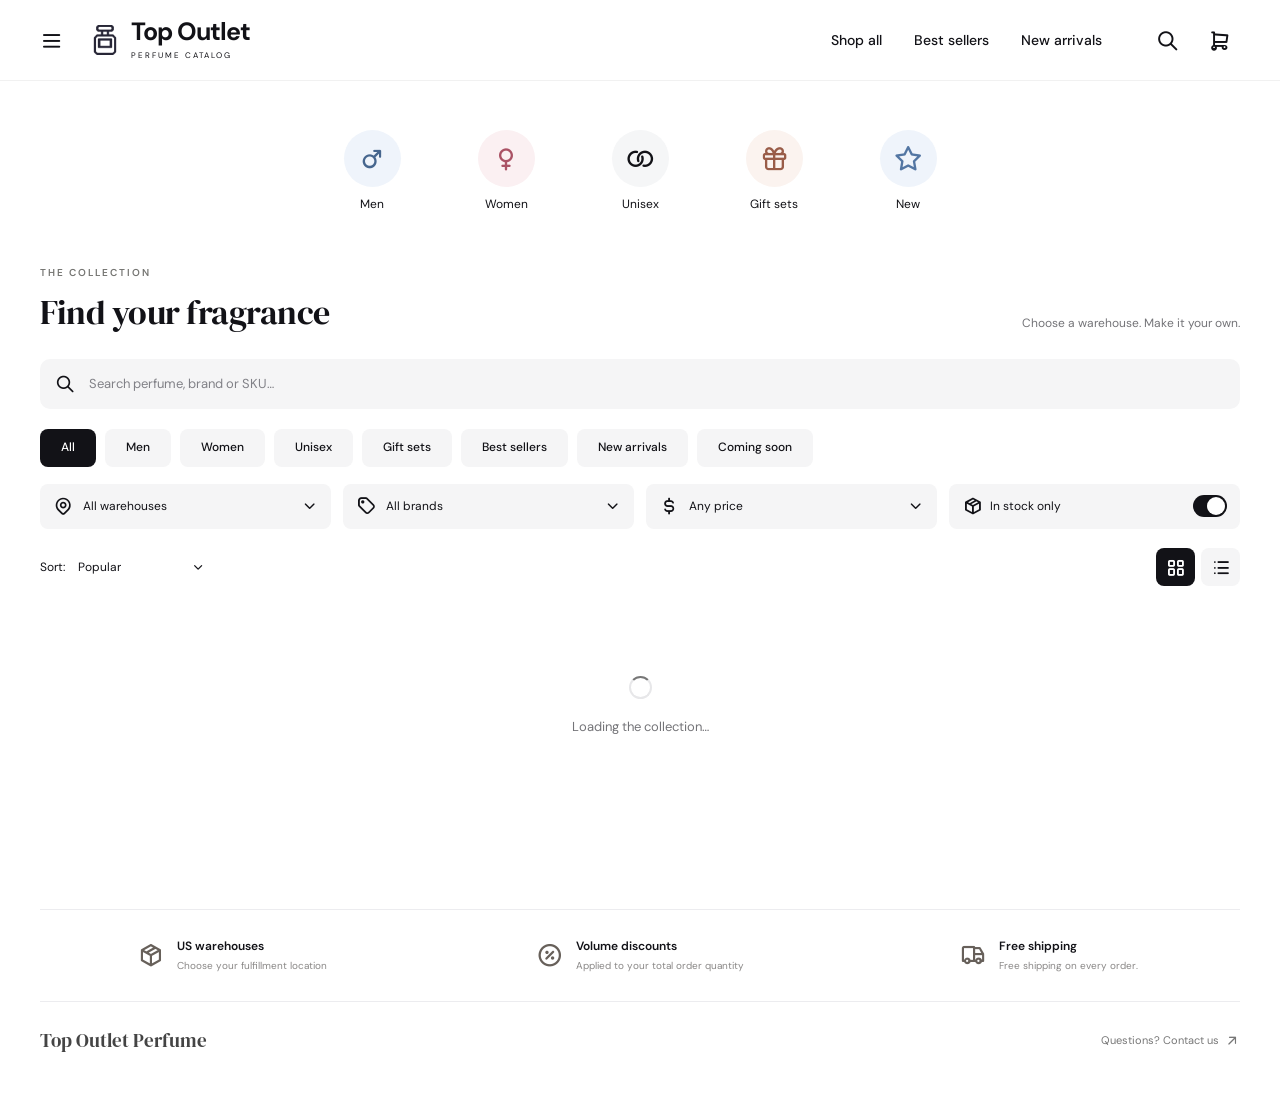
==== commit a20993cd: "Publish redesigned storefront with shared cart and per-site pricing" ====
--- a/cart.html
+++ b/cart.html
@@ -1,1082 +1,2 @@
 <!doctype html>
-<html lang="en">
-  <head>
-    <meta charset="UTF-8" />
-    <meta name="viewport" content="width=device-width, initial-scale=1" />
-    <title>Your Cart</title>
-    <link rel="icon" type="image/png" href="icon/32.png" />
-    <link rel="apple-touch-icon" href="icon/180.png" />
-    <style>
-      /* ================= RESET & GLOBAL ================= */
-      :root {
-        --header-height: 50px;
-        --accent-color: #b28900;
-        --sidebar-width: 280px;
-      }
-      * {
-        box-sizing: border-box;
-      }
-      body {
-        margin: 0;
-        padding: 0;
-        padding-top: var(--header-height);
-        font-family: "Helvetica Neue", Helvetica, Arial, sans-serif;
-        background: #f4f4f4;
-        color: #333;
-        -webkit-font-smoothing: antialiased;
-        padding-bottom: 120px; /* Footer space */
-      }
-
-      /* ================= HEADER ================= */
-      .site-header {
-        position: fixed;
-        top: 0;
-        left: 0;
-        width: 100%;
-        height: var(--header-height);
-        background-color: #000;
-        color: #fff;
-        display: flex;
-        align-items: center;
-        justify-content: space-between;
-        padding: 0 15px;
-        z-index: 1000;
-        box-shadow: 0 2px 10px rgba(0, 0, 0, 0.1);
-      }
-
-      .header-left,
-      .header-right {
-        cursor: pointer;
-        display: flex;
-        align-items: center;
-        gap: 6px;
-        font-size: 0.9rem;
-        font-weight: 700;
-      }
-      .hamburger-icon {
-        font-size: 1.4rem;
-        line-height: 1;
-      }
-
-      .header-title {
-        font-size: 1.1rem;
-        font-weight: 500;
-        letter-spacing: 1px;
-        text-transform: uppercase;
-      }
-
-      /* ================= SIDEBAR ================= */
-      .sidebar-overlay {
-        position: fixed;
-        top: 0;
-        left: 0;
-        width: 100%;
-        height: 100%;
-        background: rgba(0, 0, 0, 0.6);
-        z-index: 1001;
-        opacity: 0;
-        visibility: hidden;
-        transition: all 0.3s;
-      }
-      .sidebar-overlay.active {
-        opacity: 1;
-        visibility: visible;
-      }
-
-      .sidebar {
-        position: fixed;
-        top: 0;
-        left: 0;
-        bottom: 0;
-        width: 85%;
-        max-width: var(--sidebar-width);
-        background: #fff;
-        z-index: 1002;
-        transform: translateX(-100%);
-        transition: transform 0.3s ease-in-out;
-        display: flex;
-        flex-direction: column;
-        padding: 20px;
-      }
-      .sidebar.active {
-        transform: translateX(0);
-      }
-
-      .menu-link {
-        display: block;
-        padding: 15px 0;
-        font-size: 1rem;
-        font-weight: 600;
-        color: #333;
-        border-bottom: 1px solid #eee;
-        text-decoration: none;
-        text-transform: uppercase;
-      }
-
-      /* ================= CART GRID LAYOUT ================= */
-      #capture-area {
-        max-width: 1100px;
-        margin: 0 auto;
-        padding: 15px 10px;
-      }
-
-      .cart-items-list {
-        display: grid;
-        grid-template-columns: repeat(auto-fill, minmax(320px, 1fr));
-        gap: 15px;
-        list-style: none;
-        padding: 0;
-        margin: 0;
-      }
-
-      /* Card Style */
-      .cart-item {
-        background: #fff;
-        padding: 15px;
-        display: flex;
-        align-items: flex-start;
-        border-radius: 6px;
-        box-shadow: 0 1px 3px rgba(0, 0, 0, 0.08);
-        position: relative;
-        height: 100%;
-      }
-
-      .cart-item-img {
-        width: 75px;
-        height: 85px;
-        object-fit: contain;
-        flex-shrink: 0;
-        margin-right: 15px;
-        align-self: flex-start;
-        background: #f9f9f9;
-        border-radius: 4px;
-        padding: 2px;
-      }
-
-      .item-content {
-        flex-grow: 1;
-        width: 100%;
-        font-size: 0.9rem;
-      }
-
-      .item-header {
-        display: flex;
-        justify-content: space-between;
-        align-items: flex-start;
-        margin-bottom: 8px;
-        min-height: 2.6em;
-        height: auto;
-        overflow: visible;
-      }
-      .item-header > div:first-child {
-        flex: 1;
-        min-width: 0;
-      }
-      .item-title {
-        font-family: "Times New Roman", serif;
-        font-size: 1rem;
-        color: #0c3e6d;
-        margin: 0;
-        padding-right: 5px;
-        line-height: 1.3;
-        font-weight: 400;
-        display: -webkit-box;
-        -webkit-line-clamp: 2;
-        -webkit-box-orient: vertical;
-        overflow: hidden;
-      }
-      .remove-btn-icon {
-        background: none;
-        border: none;
-        color: #ccc;
-        font-size: 1.3rem;
-        cursor: pointer;
-        padding: 0;
-        line-height: 1;
-        margin-left: 5px;
-      }
-      .remove-btn-icon:hover {
-        color: #d9534f;
-      }
-
-      .info-row {
-        display: flex;
-        justify-content: space-between;
-        align-items: center;
-        padding: 6px 0;
-        border-top: 1px dashed #eee;
-        font-size: 0.9rem;
-        color: #555;
-      }
-      .info-row:last-child {
-        border-bottom: none;
-        padding-bottom: 0;
-      }
-
-      .info-label {
-        font-family: "Times New Roman", serif;
-        font-style: italic;
-        color: #888;
-      }
-
-      .qty-wrapper {
-        display: flex;
-        border: 1px solid #ddd;
-        border-radius: 3px;
-        overflow: hidden;
-        height: 28px;
-      }
-      .qty-btn {
-        background: #fdfdfd;
-        border: none;
-        width: 28px;
-        font-size: 1rem;
-        cursor: pointer;
-        color: #555;
-        display: flex;
-        align-items: center;
-        justify-content: center;
-        border-right: 1px solid #ddd;
-      }
-      .qty-btn:last-child {
-        border-right: none;
-        border-left: 1px solid #ddd;
-      }
-      .qty-display {
-        width: 32px;
-        text-align: center;
-        line-height: 28px;
-        font-size: 0.9rem;
-        background: #fff;
-      }
-
-      .subtotal-val {
-        color: #b28900;
-        font-weight: bold;
-        font-size: 1rem;
-      }
-
-      /* ================= SUMMARY & FOOTER ================= */
-      .cart-summary {
-        background: #fff;
-        padding: 20px;
-        margin-top: 20px;
-        border-top: 1px solid #eee;
-        border-bottom: 1px solid #eee;
-        width: 100%;
-        border-radius: 6px;
-        box-shadow: 0 1px 3px rgba(0, 0, 0, 0.08);
-      }
-      .cart-summary h2 {
-        font-size: 1.2rem;
-        margin-top: 0;
-        margin-bottom: 15px;
-        text-align: center;
-        text-transform: uppercase;
-        font-weight: 700;
-        letter-spacing: 0.5px;
-      }
-      .summary-row {
-        display: flex;
-        justify-content: space-between;
-        margin-bottom: 8px;
-        font-size: 1rem;
-        color: #555;
-      }
-      .summary-quantity-total {
-        align-items: center;
-        margin: 10px 0 12px;
-        padding: 10px 12px;
-        border-radius: 4px;
-        background: #fff8df;
-        color: #8a6a00;
-        font-size: 1.1rem;
-        font-weight: 700;
-      }
-      .summary-quantity-total span:last-child {
-        font-size: 1.25rem;
-      }
-      .summary-total {
-        margin-top: 15px;
-        padding-top: 15px;
-        border-top: 2px solid #eee;
-        font-weight: bold;
-        font-size: 1.25rem;
-        color: #000;
-      }
-      .discount-text {
-        color: #28a745;
-      }
-      .shipping-text {
-        color: #7b6020;
-      }
-      .warehouse-pill {
-        display: inline-flex;
-        margin-top: 5px;
-        padding: 3px 7px;
-        border: 1px solid #dfd4b9;
-        border-radius: 999px;
-        background: #fbf7ec;
-        color: #7b6020;
-        font-size: 0.7rem;
-        font-weight: 800;
-      }
-
-      /* Fixed Bottom Actions */
-      .cart-actions {
-        position: fixed;
-        bottom: 0;
-        left: 0;
-        width: 100%;
-        background: #fff;
-        padding: 12px;
-        display: flex;
-        gap: 10px;
-        box-shadow: 0 -2px 10px rgba(0, 0, 0, 0.05);
-        z-index: 100;
-      }
-      .action-btn {
-        flex: 1;
-        padding: 12px;
-        border: none;
-        border-radius: 4px;
-        font-size: 0.95rem;
-        font-weight: bold;
-        cursor: pointer;
-        text-transform: uppercase;
-      }
-      .btn-clear {
-        background: #f0f0f0;
-        color: #333;
-        flex: 0.6; /* Clear 按钮稍小一点 */
-      }
-      .btn-order {
-        background: #25d366; /* WhatsApp Green */
-        color: #fff;
-        display: flex;
-        align-items: center;
-        justify-content: center;
-        gap: 8px; /* Added gap for icon spacing */
-      }
-
-      /* Discount Tiers */
-      .tiers-container {
-        margin-top: 20px;
-        background: #fff;
-        padding: 20px;
-        text-align: center;
-        width: 100%;
-        border-radius: 6px;
-        box-shadow: 0 1px 3px rgba(0, 0, 0, 0.08);
-      }
-      .tiers-grid {
-        display: flex;
-        flex-wrap: wrap;
-        gap: 8px;
-        justify-content: center;
-        margin-top: 12px;
-      }
-      .tier-badge {
-        font-size: 0.85rem;
-        padding: 6px 10px;
-        background: #f5f5f5;
-        border-radius: 4px;
-        color: #555;
-        border: 1px solid #eee;
-      }
-      .tier-badge.active {
-        background: #d4edda;
-        color: #155724;
-        border: 1px solid #c3e6cb;
-        font-weight: bold;
-      }
-
-      /* Empty State */
-      .empty-state {
-        text-align: center;
-        padding: 50px 20px;
-      }
-      .btn-continue {
-        display: inline-block;
-        margin-top: 20px;
-        background: #000;
-        color: #fff;
-        padding: 10px 25px;
-        text-decoration: none;
-        border-radius: 4px;
-      }
-
-      /* Website-owned confirmation dialog */
-      .cart-confirm-overlay {
-        position: fixed;
-        inset: 0;
-        z-index: 3000;
-        display: flex;
-        align-items: center;
-        justify-content: center;
-        padding: 20px;
-        background: rgba(0, 0, 0, 0.62);
-        opacity: 0;
-        visibility: hidden;
-        transition:
-          opacity 0.2s ease,
-          visibility 0.2s ease;
-      }
-      .cart-confirm-overlay.open {
-        opacity: 1;
-        visibility: visible;
-      }
-      .cart-confirm-dialog {
-        width: min(360px, 100%);
-        max-height: calc(100dvh - 40px);
-        overflow-y: auto;
-        padding: 24px;
-        border-top: 4px solid var(--accent-color);
-        border-radius: 10px;
-        background: #fff;
-        box-shadow: 0 22px 60px rgba(0, 0, 0, 0.28);
-        transform: translateY(12px) scale(0.98);
-        transition: transform 0.2s ease;
-      }
-      .cart-confirm-overlay.open .cart-confirm-dialog {
-        transform: translateY(0) scale(1);
-      }
-      .cart-confirm-kicker {
-        margin-bottom: 8px;
-        color: #8a6a00;
-        font-size: 0.72rem;
-        font-weight: 800;
-        letter-spacing: 0.14em;
-      }
-      .cart-confirm-title {
-        margin: 0;
-        color: #1f1f1f;
-        font-size: 1.35rem;
-        line-height: 1.2;
-      }
-      .cart-confirm-message {
-        white-space: pre-line;
-        overflow-wrap: anywhere;
-        margin: 10px 0 22px;
-        color: #666;
-        font-size: 0.92rem;
-        line-height: 1.5;
-      }
-      .cart-confirm-actions {
-        display: grid;
-        grid-template-columns: 1fr 1fr;
-        gap: 10px;
-      }
-      .cart-confirm-btn {
-        min-height: 46px;
-        border: 1px solid #d7d7d7;
-        border-radius: 5px;
-        cursor: pointer;
-        font-size: 0.82rem;
-        font-weight: 800;
-        letter-spacing: 0.04em;
-        text-transform: uppercase;
-      }
-      .cart-confirm-cancel {
-        background: #fff;
-        color: #333;
-      }
-      .cart-confirm-submit {
-        border-color: #000;
-        background: #000;
-        color: #fff;
-      }
-      .cart-confirm-btn:focus-visible {
-        outline: 3px solid rgba(178, 137, 0, 0.3);
-        outline-offset: 2px;
-      }
-      .cart-validation-status {
-        padding: 12px 14px;
-        margin-bottom: 15px;
-        background: #fff8e1;
-        border: 1px solid #e5d7a6;
-        border-radius: 8px;
-        font-size: 0.88rem;
-        line-height: 1.5;
-      }
-      .cart-validation-status[data-state="error"] { color: #a12d25; }
-      .action-btn:disabled, .qty-btn:disabled { opacity: 0.5; cursor: not-allowed; }
-    </style>
-  </head>
-  <body>
-    <header class="site-header">
-      <div class="header-left" id="menu-trigger" onclick="toggleSidebar()">
-        <span class="hamburger-icon">☰</span>
-        <span style="margin-left: 5px">MENU</span>
-      </div>
-
-      <div class="header-title">SHOPPING CART</div>
-
-      <div class="header-right" onclick="handleBack()">
-        <span>BACK</span>
-      </div>
-    </header>
-
-    <div
-      class="sidebar-overlay"
-      id="sidebar-overlay"
-      onclick="toggleSidebar()"
-    ></div>
-    <div class="sidebar" id="sidebar">
-      <div
-        style="
-          font-weight: 700;
-          padding-bottom: 15px;
-          border-bottom: 2px solid #000;
-          margin-bottom: 10px;
-        "
-      >
-        MENU
-      </div>
-      <nav>
-        <a class="menu-link" href="index.html">Home</a>
-        <a class="menu-link" href="index.html">Shop All</a>
-        <a class="menu-link" href="index.html#hot-selling">Hot Selling</a>
-        <a class="menu-link" href="index.html#new-arrivals">New Arrivals</a>
-        <a class="menu-link" href="https://wa.me/16232027321" target="_blank"
-          >Contact Us</a
-        >
-      </nav>
-    </div>
-
-    <div id="capture-area">
-      <div id="cart-validation-status" class="cart-validation-status" role="status" aria-live="polite" hidden></div>
-      <ul id="cart-items-list" class="cart-items-list"></ul>
-
-      <div id="cart-summary" class="cart-summary" style="display: none">
-        <h2>Order Summary</h2>
-        <div class="summary-row">
-          <span>LV Quantity</span>
-          <span id="lv-count">0</span>
-        </div>
-        <div class="summary-row">
-          <span>Other Quantity</span>
-          <span id="other-brands-count">0</span>
-        </div>
-        <div class="summary-row summary-quantity-total">
-          <span>Total Quantity</span>
-          <span id="total-quantity-count">0</span>
-        </div>
-        <div
-          class="summary-row"
-          style="border-top: 1px solid #eee; padding-top: 8px; margin-top: 8px"
-        >
-          <span>Subtotal</span>
-          <span id="subtotal-price">$0.00</span>
-        </div>
-        <div class="summary-row discount-text">
-          <span>Volume Discount</span>
-          <span id="discount-amount">-$0.00</span>
-        </div>
-        <div class="summary-row shipping-text">
-          <span>Shipping</span>
-          <span id="shipping-amount">$0.00</span>
-        </div>
-        <div class="summary-row summary-total">
-          <span>Total</span>
-          <span id="total-price">$0.00</span>
-        </div>
-
-        <div
-          id="upsell-message"
-          style="
-            margin-top: 15px;
-            padding: 8px;
-            background: #e7f3ff;
-            color: #0056b3;
-            font-size: 0.85rem;
-            text-align: center;
-            display: none;
-            border-radius: 4px;
-          "
-        ></div>
-      </div>
-
-      <div id="discount-tiers" class="tiers-container" style="display: none">
-        <h3
-          style="
-            margin: 0;
-            font-size: 0.9rem;
-            color: #777;
-            text-transform: uppercase;
-            letter-spacing: 1px;
-          "
-        >
-          Volume Discounts
-        </h3>
-        <p style="margin:8px 0 0; color:#7b6020; font-size:0.85rem; font-weight:700;">
-          FREE shipping on every order
-        </p>
-        <div id="tiers-list" class="tiers-grid"></div>
-      </div>
-    </div>
-
-    <div class="cart-actions">
-      <button id="clear-cart-btn" class="action-btn btn-clear">Clear</button>
-      <button id="send-order-btn" class="action-btn btn-order">
-        <svg
-          xmlns="http://www.w3.org/2000/svg"
-          width="18"
-          height="18"
-          fill="currentColor"
-          viewBox="0 0 16 16"
-        >
-          <path
-            d="M13.601 2.326A7.854 7.854 0 0 0 7.994 0C3.627 0 .068 3.558.064 7.926c0 1.399.366 2.76 1.06 3.973L0 16l4.204-1.102a7.933 7.933 0 0 0 3.79.965h.004c4.368 0 7.926-3.558 7.93-7.93A7.898 7.898 0 0 0 13.6 2.326zM7.994 14.521a6.573 6.573 0 0 1-3.356-.92l-.24-.144-2.494.654.666-2.433-.156-.251a6.56 6.56 0 0 1-1.007-3.505c0-3.626 2.957-6.584 6.591-6.584a6.56 6.56 0 0 1 4.66 1.931 6.557 6.557 0 0 1 1.928 4.66c-.004 3.639-2.961 6.592-6.592 6.592zm3.615-4.934c-.197-.099-1.17-.578-1.353-.646-.182-.065-.315-.099-.445.099-.133.197-.513.646-.627.775-.114.133-.232.148-.43.05-.197-.1-.836-.308-1.592-.985-.59-.525-.985-1.175-1.103-1.372-.114-.198-.011-.304.088-.403.087-.088.197-.232.296-.346.1-.114.133-.198.198-.33.065-.134.034-.248-.015-.347-.05-.099-.445-1.076-.612-1.47-.16-.389-.323-.335-.445-.34-.114-.007-.247-.007-.38-.007a.729.729 0 0 0-.529.247c-.182.198-.691.677-.691 1.654 0 .977.71 1.916.81 2.049.098.133 1.394 2.132 3.383 2.992.47.205.84.326 1.129.418.475.152.904.129 1.246.08.38-.058 1.171-.48 1.338-.943.164-.464.164-.86.114-.943-.049-.084-.182-.133-.38-.232z"
-          />
-        </svg>
-        <span>Checkout</span>
-      </button>
-    </div>
-
-    <div
-      id="cart-confirm-overlay"
-      class="cart-confirm-overlay"
-      role="dialog"
-      aria-modal="true"
-      aria-hidden="true"
-      aria-labelledby="cart-confirm-title"
-      aria-describedby="cart-confirm-message"
-      onclick="handleCartConfirmBackdrop(event)"
-    >
-      <div class="cart-confirm-dialog">
-        <div class="cart-confirm-kicker">SHOPPING CART</div>
-        <h2 id="cart-confirm-title" class="cart-confirm-title">
-          Clear your cart?
-        </h2>
-        <p id="cart-confirm-message" class="cart-confirm-message">
-          This will remove all items from your cart.
-        </p>
-        <div class="cart-confirm-actions">
-          <button
-            type="button"
-            id="cart-confirm-cancel"
-            class="cart-confirm-btn cart-confirm-cancel"
-            onclick="closeCartConfirm()"
-          >
-            Keep Items
-          </button>
-          <button
-            type="button"
-            id="cart-confirm-submit"
-            class="cart-confirm-btn cart-confirm-submit"
-            onclick="confirmCartAction()"
-          >
-            Clear Cart
-          </button>
-        </div>
-      </div>
-    </div>
-
-    <script src="db.js?v=12"></script>
-    <script>
-      // ================= UI Logic =================
-      function toggleSidebar() {
-        document.getElementById("sidebar").classList.toggle("active");
-        document.getElementById("sidebar-overlay").classList.toggle("active");
-      }
-
-      // ================= Back Button Logic =================
-      function handleBack() {
-        // 如果有历史记录且来自同一站点，则回退保留位置
-        if (
-          document.referrer &&
-          document.referrer.includes(window.location.host)
-        ) {
-          history.back();
-        } else {
-          // 否则默认跳回首页
-          window.location.href = "index.html";
-        }
-      }
-
-      // ================= Cart Logic =================
-      const cartItemsList = document.getElementById("cart-items-list");
-      const clearCartBtn = document.getElementById("clear-cart-btn");
-      const sendOrderBtn = document.getElementById("send-order-btn");
-      const cartConfirmOverlay = document.getElementById(
-        "cart-confirm-overlay",
-      );
-      const cartConfirmTitle = document.getElementById("cart-confirm-title");
-      const cartConfirmMessage = document.getElementById(
-        "cart-confirm-message",
-      );
-      const cartConfirmSubmit = document.getElementById("cart-confirm-submit");
-      let pendingCartConfirmAction = null;
-      let cartConfirmReturnFocus = null;
-      let cartChecking = false;
-      const cartValidationStatus = document.getElementById("cart-validation-status");
-
-      const summaryEls = {
-        total: document.getElementById("total-price"),
-        subtotal: document.getElementById("subtotal-price"),
-        discount: document.getElementById("discount-amount"),
-        shipping: document.getElementById("shipping-amount"),
-        lv: document.getElementById("lv-count"),
-        other: document.getElementById("other-brands-count"),
-        totalQty: document.getElementById("total-quantity-count"),
-        upsell: document.getElementById("upsell-message"),
-        tiersList: document.getElementById("tiers-list"),
-        container: document.getElementById("cart-summary"),
-        tiersContainer: document.getElementById("discount-tiers"),
-      };
-
-      const whatsappNumber = "16232027321";
-
-      function normalizeWarehouseCode(value) {
-        return String(value || "")
-          .trim()
-          .toUpperCase()
-          .replace(/\s+WAREHOUSE$/, "")
-          .trim();
-      }
-
-      function normalizeWarehouseLabel(value) {
-        const code = normalizeWarehouseCode(value);
-        if (!code) return "";
-        return `${code} Warehouse`;
-      }
-
-      const tiers = [
-        { min: 1, max: 1, percent: 0 },
-        { min: 2, max: 2, percent: 0.03 },
-        { min: 3, max: 4, percent: 0.05 },
-        { min: 5, max: 9, percent: 0.08 },
-        { min: 10, max: 19, percent: 0.14 },
-        { min: 20, max: 29, percent: 0.24 },
-        { min: 30, max: 49, percent: 0.26 },
-        { min: 50, max: 79, percent: 0.29 },
-        { min: 80, max: 100, percent: 0.32 },
-        { min: 101, max: Infinity, percent: 0.35 },
-      ];
-
-      function loadCart() {
-        return readStoredCart();
-      }
-      function saveCart(cart) {
-        localStorage.setItem("perfumeCart", JSON.stringify(cart));
-        window.dispatchEvent(new Event("storage"));
-      }
-
-      function formatCartSize(value) {
-        const size = String(value ?? "").trim();
-        if (!size) return "";
-        return /^\d+(?:\.\d+)?$/.test(size) ? `${size}ml` : size;
-      }
-
-      function getCartDisplayTitle(item) {
-        const title = String(item.caption || item.name || "Product").trim();
-        const size = formatCartSize(item.ml);
-        if (!size) return title;
-        const escapedSize = size.replace(/[.*+?^${}()|[\]\\]/g, "\\$&");
-        return title.replace(new RegExp(`\\s+\\(${escapedSize}\\)\\s*$`, "i"), "");
-      }
-
-      function renderCart() {
-        const cart = loadCart();
-        sendOrderBtn.disabled = cartChecking || cart.length === 0;
-        clearCartBtn.disabled = cartChecking || cart.length === 0;
-        cartItemsList.innerHTML = "";
-
-        if (cart.length === 0) {
-          cartItemsList.innerHTML = `
-            <div class="empty-state">
-                <p style="color:#999; font-size:1.1rem;">Your cart is empty.</p>
-                <a href="index.html" class="btn-continue">Continue Shopping</a>
-            </div>
-          `;
-          summaryEls.container.style.display = "none";
-          summaryEls.tiersContainer.style.display = "none";
-          return;
-        }
-
-        summaryEls.container.style.display = "block";
-        summaryEls.tiersContainer.style.display = "block";
-
-        cart.forEach((item, index) => {
-          const price = Number(item.price) || 0;
-          const subtotal = (price * item.quantity).toFixed(2);
-          const displayTitle = getCartDisplayTitle(item);
-          const warehouseLabel = normalizeWarehouseLabel(item.warehouse);
-          const sizeLabel = formatCartSize(item.ml);
-          const product = getCartProduct(item);
-          const sameStockQuantity = cart.filter((entry) =>
-            cartStockKey(entry.name, entry.warehouse) === cartStockKey(item.name, item.warehouse))
-            .reduce((sum, entry) => sum + (Number(entry.quantity) || 0), 0);
-          const cannotAdd = cartChecking || sameStockQuantity >= getOrderStockLimit(product);
-
-          const li = document.createElement("li");
-          li.className = "cart-item";
-          li.innerHTML = `
-                <img src="${item.img}" class="cart-item-img" alt="Product">
-                <div class="item-content">
-                    <div class="item-header">
-                        <div>
-                          <h3 class="item-title">${displayTitle}</h3>
-                          ${warehouseLabel ? `<span class="warehouse-pill">${warehouseLabel}</span>` : ""}
-                        </div>
-                        <button class="remove-btn-icon" onclick="removeItem(${index})">&times;</button>
-                    </div>
-
-                    <div class="info-row">
-                        <span class="info-label">Price</span>
-                        <span>$${price.toFixed(2)}</span>
-                    </div>
-
-                    ${sizeLabel ? `<div class="info-row">
-                        <span class="info-label">Size</span>
-                        <span>${sizeLabel}</span>
-                    </div>` : ""}
-
-                    <div class="info-row">
-                        <span class="info-label">Quantity</span>
-                        <div class="qty-wrapper">
-                            <button class="qty-btn" onclick="updateQty(${index}, -1)">-</button>
-                            <div class="qty-display">${item.quantity}</div>
-                            <button class="qty-btn" aria-label="Increase quantity" ${cannotAdd ? "disabled" : ""} onclick="updateQty(${index}, 1)">+</button>
-                        </div>
-                    </div>
-
-                    <div class="info-row">
-                        <span class="info-label">Subtotal</span>
-                        <span class="subtotal-val">$${subtotal}</span>
-                    </div>
-                </div>
-            `;
-          cartItemsList.appendChild(li);
-        });
-
-        calculateTotals(cart);
-      }
-
-      function calculateTotals(cart) {
-        let totalQty = 0;
-        let subtotal = 0;
-        let lv = 0;
-        let other = 0;
-
-        cart.forEach((item) => {
-          const qty = Number(item.quantity) || 0;
-          totalQty += qty;
-          subtotal += item.price * qty;
-          if (String(item.caption || "").toLowerCase().includes("louis vuitton")) lv += qty;
-          else other += qty;
-        });
-
-        // Discount Logic
-        const tier = tiers.find(
-          (t) => totalQty >= t.min && totalQty <= t.max,
-        ) || { percent: 0 };
-        const discountVal = subtotal * tier.percent;
-        const shipping = getShippingCost(totalQty);
-        const finalTotal = subtotal - discountVal + shipping;
-
-        // Render Summary
-        summaryEls.lv.textContent = lv;
-        summaryEls.other.textContent = other;
-        summaryEls.totalQty.textContent = totalQty;
-        summaryEls.subtotal.textContent = `$${subtotal.toFixed(2)}`;
-        summaryEls.discount.textContent = `-$${discountVal.toFixed(2)} (${(
-          tier.percent * 100
-        ).toFixed(0)}%)`;
-        summaryEls.shipping.textContent =
-          shipping === 0 ? "FREE" : `$${shipping.toFixed(2)}`;
-        summaryEls.total.textContent = `$${finalTotal.toFixed(2)}`;
-
-        // Upsell Logic
-        const nextTier = tiers.find((t) => t.min > totalQty);
-        if (nextTier) {
-          const needed = nextTier.min - totalQty;
-          if (needed <= 5) {
-            summaryEls.upsell.style.display = "block";
-            summaryEls.upsell.textContent = `Add ${needed} more items to get ${(
-              nextTier.percent * 100
-            ).toFixed(0)}% Off!`;
-          } else {
-            summaryEls.upsell.style.display = "none";
-          }
-        } else {
-          summaryEls.upsell.style.display = "none";
-        }
-
-        // Render Tiers Badges
-        summaryEls.tiersList.innerHTML = tiers
-          .map((t) => {
-            const active =
-              totalQty >= t.min && totalQty <= t.max ? "active" : "";
-            const label =
-              t.max === Infinity ? `${t.min}+` : `${t.min}-${t.max}`;
-            return `<div class="tier-badge ${active}">${label}: ${(
-              t.percent * 100
-            ).toFixed(0)}%</div>`;
-          })
-          .join("");
-      }
-
-      // Actions
-      window.updateQty = (index, change) => {
-        if (cartChecking || ![1, -1].includes(change)) return;
-        const cart = loadCart();
-        if (cart[index]) {
-          if (change > 0) {
-            const product = getCartProduct(cart[index]);
-            const limit = getOrderStockLimit(product);
-            const sameStockQuantity = cart.filter((item) =>
-              cartStockKey(item.name, item.warehouse) === cartStockKey(cart[index].name, cart[index].warehouse))
-              .reduce((sum, item) => sum + (Number(item.quantity) || 0), 0);
-            if (sameStockQuantity + change > limit) {
-              setCartValidationStatus(`Only ${limit} currently available in this warehouse. Please check your cart before checkout.`, "error");
-              return;
-            }
-          }
-          cart[index].quantity = (Number(cart[index].quantity) || 0) + change;
-          if (cart[index].quantity <= 0) {
-            cart.splice(index, 1);
-          }
-          saveCart(cart);
-          renderCart();
-        }
-      };
-
-      window.removeItem = (index) => {
-        if (cartChecking) return;
-        openCartConfirm({
-          title: "Remove this item?",
-          message: "This item will be removed from your cart.",
-          confirmLabel: "Remove Item",
-          onConfirm: () => {
-            const cart = loadCart();
-            cart.splice(index, 1);
-            saveCart(cart);
-            renderCart();
-          },
-        });
-      };
-
-      clearCartBtn.onclick = () => {
-        if (cartChecking) return;
-        openCartConfirm({
-          title: "Clear your cart?",
-          message: "This will remove all items from your cart.",
-          confirmLabel: "Clear Cart",
-          onConfirm: () => {
-            localStorage.removeItem("perfumeCart");
-            renderCart();
-          },
-        });
-      };
-
-      function openCartConfirm({ title, message, confirmLabel, onConfirm, cancelLabel = "Keep Items" }) {
-        cartConfirmReturnFocus = document.activeElement;
-        pendingCartConfirmAction = onConfirm;
-        cartConfirmTitle.textContent = title;
-        cartConfirmMessage.textContent = message;
-        cartConfirmSubmit.textContent = confirmLabel;
-        document.getElementById("cart-confirm-cancel").textContent = cancelLabel;
-        cartConfirmOverlay.classList.add("open");
-        cartConfirmOverlay.setAttribute("aria-hidden", "false");
-        requestAnimationFrame(() => cartConfirmSubmit.focus());
-      }
-
-      window.closeCartConfirm = function () {
-        cartConfirmOverlay.classList.remove("open");
-        cartConfirmOverlay.setAttribute("aria-hidden", "true");
-        pendingCartConfirmAction = null;
-        if (cartConfirmReturnFocus?.focus) cartConfirmReturnFocus.focus();
-      };
-
-      window.confirmCartAction = function () {
-        const action = pendingCartConfirmAction;
-        window.closeCartConfirm();
-        if (typeof action === "function") action();
-      };
-
-      window.handleCartConfirmBackdrop = function (event) {
-        if (event.target === cartConfirmOverlay) window.closeCartConfirm();
-      };
-
-      document.addEventListener("keydown", (event) => {
-        if (event.key === "Escape" && cartConfirmOverlay.classList.contains("open")) {
-          window.closeCartConfirm();
-        }
-        if (event.key === "Tab" && cartConfirmOverlay.classList.contains("open")) {
-          const cancel = document.getElementById("cart-confirm-cancel");
-          if (event.shiftKey && document.activeElement === cancel) {
-            event.preventDefault(); cartConfirmSubmit.focus();
-          } else if (!event.shiftKey && document.activeElement === cartConfirmSubmit) {
-            event.preventDefault(); cancel.focus();
-          }
-        }
-      });
-
-      function setCartValidationStatus(message, state = "ready") {
-        cartValidationStatus.hidden = !message;
-        cartValidationStatus.textContent = message;
-        cartValidationStatus.dataset.state = state;
-      }
-
-      async function reviewLatestCart(checkout = false) {
-        if (cartChecking || !loadCart().length) return;
-        cartChecking = true;
-        sendOrderBtn.querySelector("span").textContent = "Checking...";
-        setCartValidationStatus("Checking the latest prices and warehouse inventory...");
-        renderCart();
-        try {
-          const products = await fetchLatestProductData();
-          const cart = loadCart();
-          const snapshot = JSON.stringify(cart);
-          const result = reconcileCart(cart, products);
-          if (result.changes.length) {
-            setCartValidationStatus("Your cart needs an update. Review the changes before checkout.", "error");
-            openCartConfirm({
-              title: "Review cart changes",
-              message: result.changes.join("\n\n") + "\n\nYour warehouse choices will not be changed. Update your cart, then review the new total before checkout.",
-              confirmLabel: "Update Cart",
-              cancelLabel: "Not Now",
-              onConfirm: () => {
-                if (JSON.stringify(loadCart()) !== snapshot) {
-                  reviewLatestCart();
-                  return;
-                }
-                saveCart(result.items);
-                renderCart();
-                setCartValidationStatus(result.items.length
-                  ? "Cart updated. Please review the new total, then select Checkout."
-                  : "These items are no longer available. Please continue shopping.");
-              },
-            });
-            return;
-          }
-          saveCart(result.items);
-          setCartValidationStatus("Prices and inventory checked. Availability is confirmed again at checkout.");
-          if (checkout && result.items.length) {
-            const msg = buildWhatsAppOrderMessage(result.items, tiers);
-            window.location.href = `https://wa.me/${whatsappNumber}?text=${encodeURIComponent(msg)}`;
-          }
-        } catch (error) {
-          setCartValidationStatus("We could not verify current prices and inventory. Nothing has been sent. Check your connection and select Checkout to try again.", "error");
-        } finally {
-          cartChecking = false;
-          sendOrderBtn.querySelector("span").textContent = "Checkout";
-          renderCart();
-        }
-      }
-
-      sendOrderBtn.onclick = () => reviewLatestCart(true);
-
-      // Init
-      document.addEventListener("DOMContentLoaded", () => {
-        renderCart();
-        reviewLatestCart();
-      });
-      window.addEventListener("pageshow", (event) => {
-        if (event.persisted) reviewLatestCart();
-      });
-    </script>
-  </body>
-</html>
+<html lang="en"><head><meta charset="utf-8"><meta name="viewport" content="width=device-width, initial-scale=1"><meta http-equiv="refresh" content="0;url=./?cart=1"><title>Your order — Top Outlet Perfume</title><link rel="icon" href="assets/favicon.png"><script>location.replace('./?cart=1');</script></head><body><p><a href="./?cart=1">Open your order</a></p></body></html>
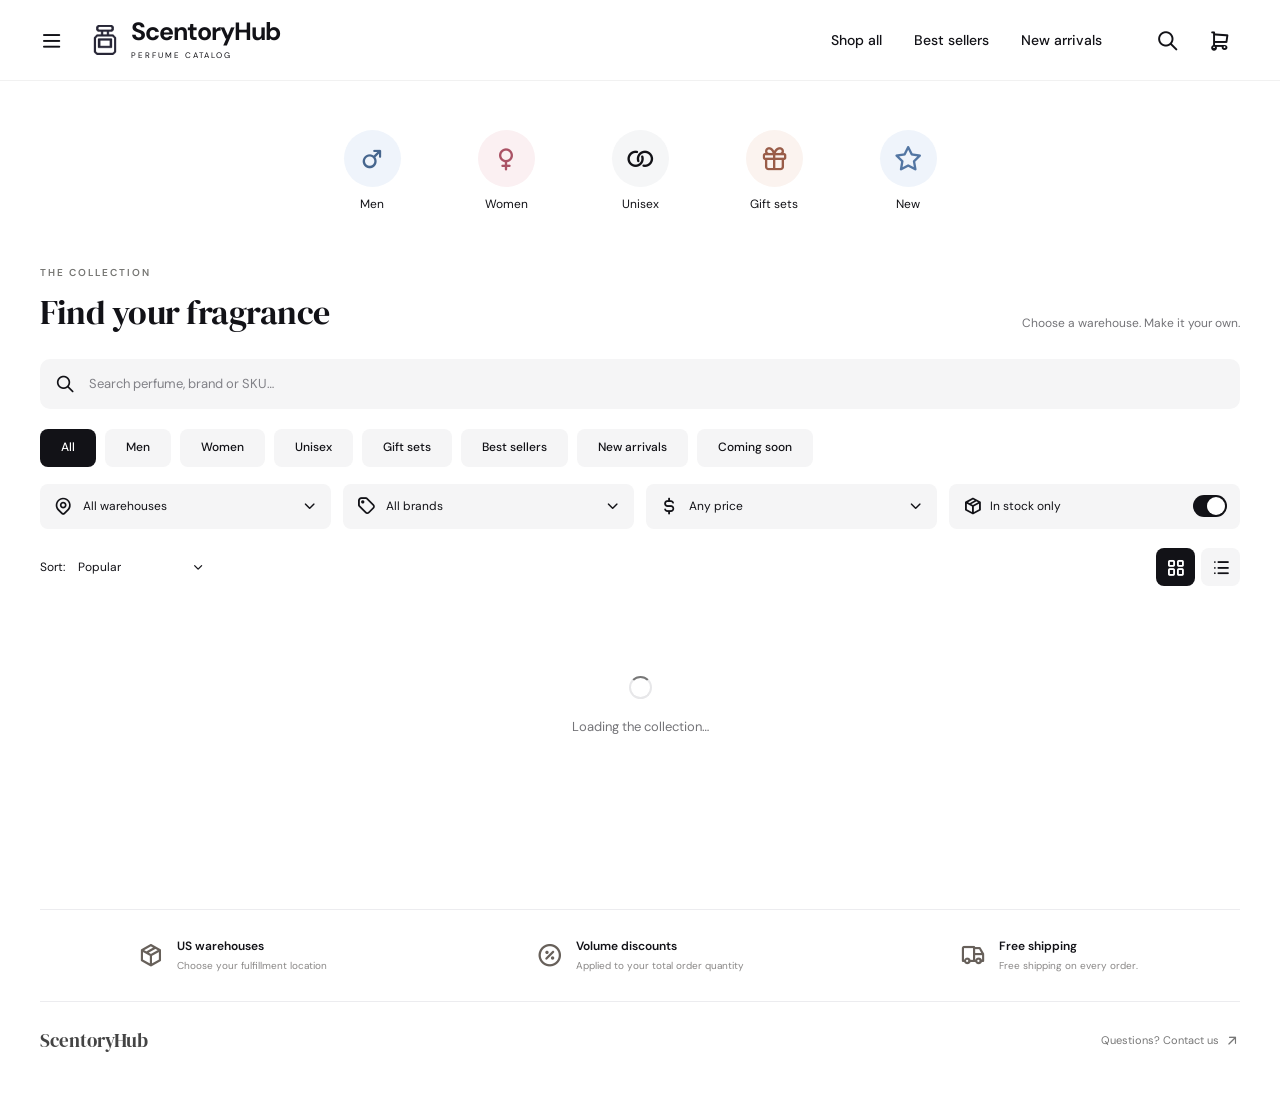
==== commit bab2f1e1: "Rename storefront to ScentoryHub" ====
--- a/cart.html
+++ b/cart.html
@@ -1,2 +1,2 @@
 <!doctype html>
-<html lang="en"><head><meta charset="utf-8"><meta name="viewport" content="width=device-width, initial-scale=1"><meta http-equiv="refresh" content="0;url=./?cart=1"><title>Your order — Top Outlet Perfume</title><link rel="icon" href="assets/favicon.png"><script>location.replace('./?cart=1');</script></head><body><p><a href="./?cart=1">Open your order</a></p></body></html>
+<html lang="en"><head><meta charset="utf-8"><meta name="viewport" content="width=device-width, initial-scale=1"><meta http-equiv="refresh" content="0;url=./?cart=1"><title>Your order — ScentoryHub</title><link rel="icon" href="assets/favicon.png"><script>location.replace('./?cart=1');</script></head><body><p><a href="./?cart=1">Open your order</a></p></body></html>
